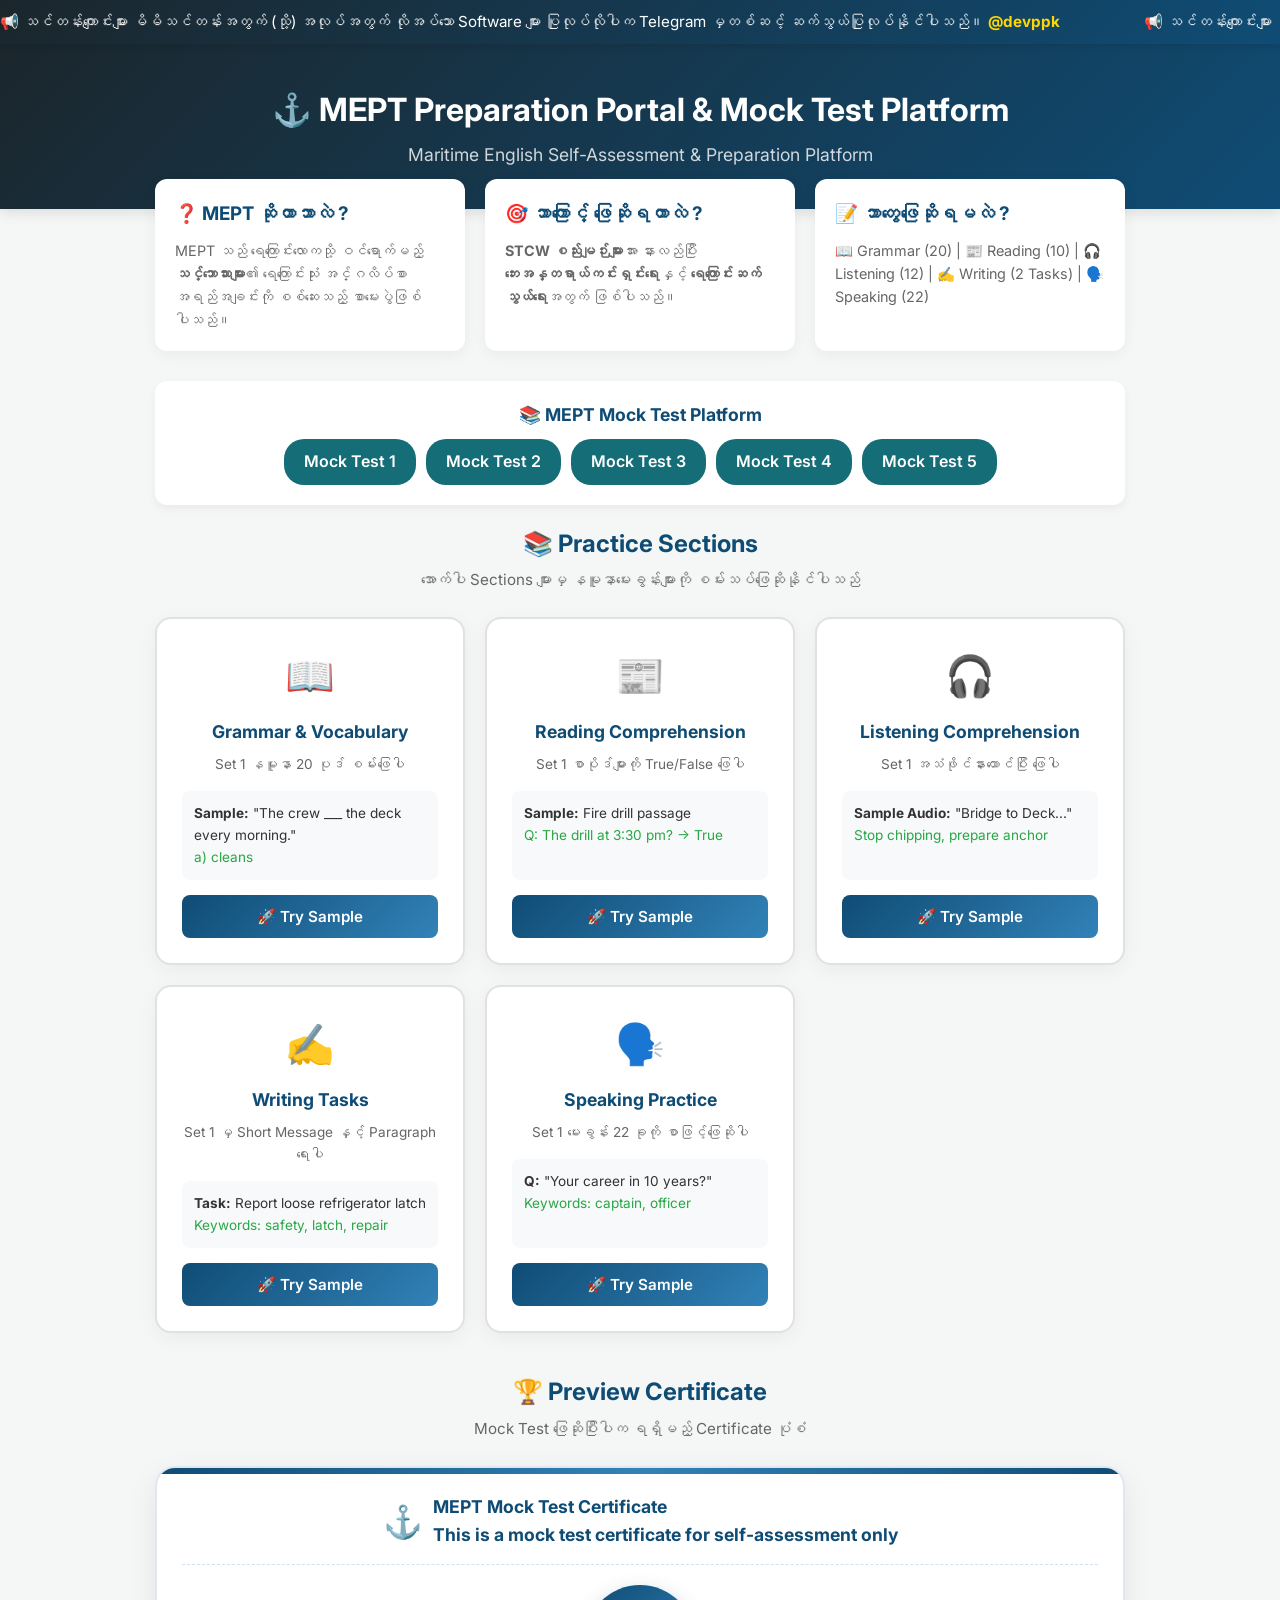
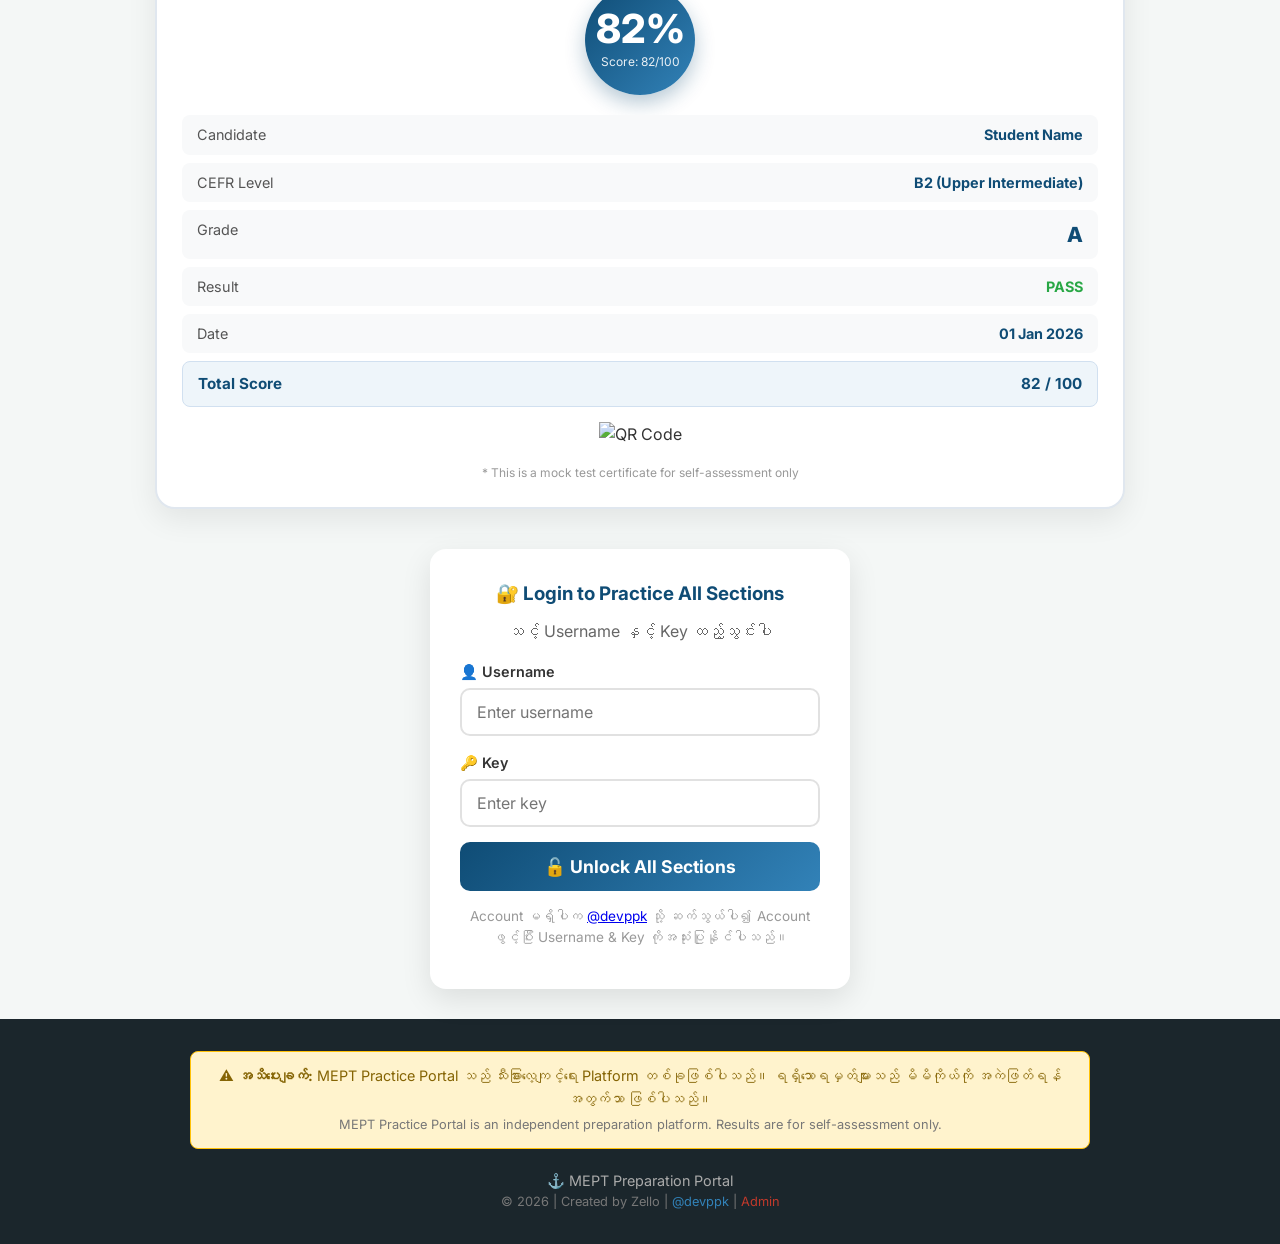
==== index.html @ 44b40a49 "Update index.html" ====
<!DOCTYPE html>
<html lang="en">
<head>
    <meta charset="UTF-8">
    <meta name="viewport" content="width=device-width, initial-scale=1.0">
    <title>MEPT - Maritime English Proficiency Test</title>
    <link rel="stylesheet" href="style.css">
    <link rel="manifest" href="manifest.json">
    <meta name="apple-mobile-web-app-capable" content="yes">
    <meta name="apple-mobile-web-app-title" content="MEPT">
    <link rel="apple-touch-icon" href="icon-192.png">
    <link href="https://fonts.googleapis.com/css2?family=Inter:wght@400;500;600;700&display=swap" rel="stylesheet">
</head>
<body>
    <!-- ==================== Scrolling Announcement Bar ==================== -->
    <div class="announcement-bar">
        <div class="announcement-text">
            <span>📢 သင်တန်းကျောင်းများ မိမိသင်တန်းအတွက် (သို့) အလုပ်အတွက် လိုအပ်သော Software များ ပြုလုပ်လိုပါက Telegram မှတစ်ဆင့် ဆက်သွယ်ပြုလုပ်နိုင်ပါသည်။ <a href="https://t.me/devppk" target="_blank">@devppk</a></span>
            <!-- Duplicate for seamless scroll -->
            <span>📢 သင်တန်းကျောင်းများ မိမိသင်တန်းအတွက် (သို့) အလုပ်အတွက် လိုအပ်သော Software များ ပြုလုပ်လိုပါက Telegram မှတစ်ဆင့် ဆက်သွယ်ပြုလုပ်နိုင်ပါသည်။ <a href="https://t.me/devppk" target="_blank">@devppk</a></span>
        </div>
    </div>
    <header>
        <div class="header-content">
            <h1>⚓ MEPT Preparation Portal & Mock Test Platform</h1>
            <p>Maritime English Self-Assessment & Preparation Platform</p>
        </div>
    </header>

    <main class="container">
        <section class="mept-info">
            <div class="info-card"><h3>❓ MEPT ဆိုတာဘာလဲ ?</h3><p>MEPT သည် ရေကြောင်းလောကသို့ ဝင်ရောက်မည့် <strong>သင်္ဘောသားများ</strong>၏ ရေကြောင်းသုံး အင်္ဂလိပ်စာ အရည်အချင်းကို စစ်ဆေးသည့် စာမေးပွဲဖြစ်ပါသည်။</p></div>
            <div class="info-card"><h3>🎯 ဘာကြောင့် ဖြေဆိုရတာလဲ ?</h3><p><strong>STCW စည်းမျဉ်းများ</strong>အား နားလည်ပြီး <strong>ဘေးအန္တရာယ်ကင်းရှင်းရေး</strong>နှင့် <strong>ရေကြောင်းဆက်သွယ်ရေး</strong>အတွက် ဖြစ်ပါသည်။</p></div>
            <div class="info-card"><h3>📝 ဘာတွေဖြေဆိုရမလဲ ?</h3><p>📖 Grammar (20) | 📰 Reading (10) | 🎧 Listening (12) | ✍️ Writing (2 Tasks) | 🗣️ Speaking (22)</p></div>
        </section>

        <div class="fullset-bar">
            <span class="fullset-title">📚 MEPT Mock Test Platform</span>
            <div class="btn-group">
                <a href="fullset1.html" class="btn-fullset">Mock Test 1</a>
                <a href="mocktest2.html" class="btn-fullset">Mock Test 2</a>
                <a href="mocktest3.html" class="btn-fullset">Mock Test 3</a>
                <a href="mocktest4.html" class="btn-fullset">Mock Test 4</a>
                <a href="mocktest5.html" class="btn-fullset">Mock Test 5</a>
            </div>
        </div>

        <section class="preview-section" id="previewSection">
            <h2 class="preview-title">📚 Practice Sections</h2>
            <p class="preview-subtitle">အောက်ပါ Sections များမှ နမူနာမေးခွန်းများကို စမ်းသပ်ဖြေဆိုနိုင်ပါသည်</p>
            <div class="preview-grid">
                <div class="preview-card" onclick="openDemo('grammar')">
                    <div class="preview-icon">📖</div><h3>Grammar & Vocabulary</h3><p>Set 1 နမူနာ 20 ပုဒ် စမ်းဖြေပါ</p>
                    <div class="preview-sample"><p><strong>Sample:</strong> "The crew ___ the deck every morning."</p><p style="color:var(--success);">a) cleans</p></div>
                    <button class="preview-btn">🚀 Try Sample</button>
                </div>
                <div class="preview-card" onclick="openDemo('reading')">
                    <div class="preview-icon">📰</div><h3>Reading Comprehension</h3><p>Set 1 စာပိုဒ်များကို True/False ဖြေပါ</p>
                    <div class="preview-sample"><p><strong>Sample:</strong> Fire drill passage</p><p style="color:var(--success);">Q: The drill at 3:30 pm? → True</p></div>
                    <button class="preview-btn">🚀 Try Sample</button>
                </div>
                <div class="preview-card" onclick="openDemo('listening')">
                    <div class="preview-icon">🎧</div><h3>Listening Comprehension</h3><p>Set 1 အသံဖိုင်နားထောင်ပြီး ဖြေပါ</p>
                    <div class="preview-sample"><p><strong>Sample Audio:</strong> "Bridge to Deck..."</p><p style="color:var(--success);">Stop chipping, prepare anchor</p></div>
                    <button class="preview-btn">🚀 Try Sample</button>
                </div>
                <div class="preview-card" onclick="openDemo('writing')">
                    <div class="preview-icon">✍️</div><h3>Writing Tasks</h3><p>Set 1 မှ Short Message နှင့် Paragraph ရေးပါ</p>
                    <div class="preview-sample"><p><strong>Task:</strong> Report loose refrigerator latch</p><p style="color:var(--success);">Keywords: safety, latch, repair</p></div>
                    <button class="preview-btn">🚀 Try Sample</button>
                </div>
                <div class="preview-card" onclick="openDemo('speaking')">
                    <div class="preview-icon">🗣️</div><h3>Speaking Practice</h3><p>Set 1 မေးခွန်း 22 ခုကို စာဖြင့်ဖြေဆိုပါ</p>
                    <div class="preview-sample"><p><strong>Q:</strong> "Your career in 10 years?"</p><p style="color:var(--success);">Keywords: captain, officer</p></div>
                    <button class="preview-btn">🚀 Try Sample</button>
                </div>
            </div>
        </section>
        <!-- ==================== SAMPLE CERTIFICATE PREVIEW ==================== -->
<div class="cert-preview-section">
    <h2 class="preview-title">🏆 Preview Certificate</h2>
    <p class="preview-subtitle">Mock Test ဖြေဆိုပြီးပါက ရရှိမည့် Certificate ပုံစံ</p>
    <div class="cert-preview">
        <div class="mock-cert-card">
            <div class="cert-header">
                <span class="cert-logo">⚓</span>
                <span class="cert-title">MEPT Mock Test Certificate <br> This is a mock test certificate for self-assessment only</span>
            </div>
            <div class="cert-body">
                <div class="cert-score-circle">
                    <span class="cert-big-score">82%</span>
                    <span class="cert-label">Score: 82/100</span>
                </div>
                <div class="cert-details">
                    <div class="cert-row"><span>Candidate</span><span class="cert-score">Student Name</span></div>
                    <div class="cert-row"><span>CEFR Level</span><span class="cert-score">B2 (Upper Intermediate)</span></div>
                    <div class="cert-row">
                        <span>Grade</span>
                        <span class="cert-score" style="font-size:1.3rem; color:#0f4c75; font-weight:800;">A</span>
                    </div>
                    <div class="cert-row"><span>Result</span><span class="cert-score" style="color:#28a745;">PASS</span></div>
                    <div class="cert-row"><span>Date</span><span class="cert-score">01 Jan 2026</span></div>
                    <div class="cert-total"><span>Total Score</span><span class="cert-score">82 / 100</span></div>
                </div>
                <div style="text-align:center; margin-top:15px;">
                    <img src="https://api.qrserver.com/v1/create-qr-code/?size=100x100&data=MEPT%20Mock%20Test%20Sample" alt="QR Code" style="width:100px;height:100px;">
                </div>
            </div>
            <p class="cert-disclaimer">* This is a mock test certificate for self-assessment only</p>
        </div>
    </div>
</div>
        <section class="demo-section" id="demoSection" style="display:none;">
            <div class="demo-header"><button class="back-btn" onclick="closeDemo()">⬅ Back to Sections</button><h2 id="demoTitle">📖 Grammar Demo</h2></div>
            <div id="demoQuestions" class="question-container"></div>
            <button id="demoSubmitBtn" class="submit-btn">✔️ Submit & See Result</button>
            <div id="demoResult" class="result-box" style="display:none;"></div>
            <div id="demoPremiumBanner" class="premium-banner" style="display:none;">
                <h4>🚀 Want More Practice?</h4><p>Set 2-5 အပြည့်အစုံကို Account ဖွင့်ပြီး လေ့လာနိုင်ပါသည်။</p>
                <a href="https://t.me/devppk" class="premium-btn" target="_blank">💎 Account ဖွင့်ရန် @devppk</a>
            </div>
        </section>

        <div id="loginSection" class="login-section">
            <div class="login-card">
                <h3>🔐 Login to Practice All Sections</h3>
                <p style="color:#666;margin-bottom:15px;">သင့် Username နှင့် Key ထည့်သွင်းပါ</p>
                <div class="input-group"><label>👤 Username</label><input type="text" id="loginUsername" placeholder="Enter username" class="login-input"></div>
                <div class="input-group"><label>🔑 Key</label><input type="password" id="loginKey" placeholder="Enter key" class="login-input"></div>
                <button class="login-btn" onclick="userLogin()">🔓 Unlock All Sections</button>
                <p style="margin-top:15px;font-size:0.85rem;color:#999;">Account မရှိပါက <a href="https://t.me/devppk" target="_blank">@devppk</a> သို့ ဆက်သွယ်ပါ၍ Account ဖွင့်ပြီး Username & Key ကိုအသုံးပြုနိုင်ပါသည်။</p>
                <div id="loginStatus" style="margin-top:10px;"></div>
            </div>
        </div>

        <div id="practiceSection" style="display:none;">
            <div id="userInfo" class="user-info-bar"></div>
            <div id="premiumUnlockedMsg" class="premium-unlocked-msg" style="display:none;">
                <p>✅ <strong>Account ဖွင့်ပြီးပါပြီ။ မေးခွန်းအားလုံးကို အကန့်အသတ်မရှိ ဖြေဆိုနိုင်ပါပြီ။</strong></p>
                <p style="font-size:0.9rem;">အကူအညီလိုပါက <a href="https://t.me/devppk" target="_blank">@devppk</a> သို့ ဆက်သွယ်ပါ။</p>
            </div>
            <nav class="tabs">
                <button class="tab-btn active" data-tab="grammar">📖 Grammar</button>
                <button class="tab-btn" data-tab="reading">📰 Reading</button>
                <button class="tab-btn" data-tab="writing">✍️ Writing</button>
                <button class="tab-btn" data-tab="listening">🎧 Listening</button>
                <button class="tab-btn" data-tab="speaking">🗣️ Speaking</button>
            </nav>
            <div class="content-wrapper">
                <!-- Grammar Tab -->
                <div id="grammar" class="tab-content active">
                    <div class="section-header"><h2>📖 Grammar & Vocabulary</h2><span class="badge">20 Qs/Set</span></div>
                    <div id="grammarSetSelection" class="set-selection"><p>👇 ဖြေဆိုလိုသော Set ကို ရွေးချယ်ပါ</p><div class="set-buttons" id="grammarSetButtons"></div></div>
                    <div id="grammarQuestions" class="question-container" style="display:none;"></div>
                    <button id="grammarBackBtn" class="back-btn" style="display:none;" onclick="backToSets('grammar')">⬅ Back to Sets</button>
                    <button id="submitGrammarBtn" class="submit-btn" style="display:none;">✔️ Submit Answers</button>
                    <div id="grammarResult" class="result-box"></div>
                </div>
                <!-- Reading Tab -->
                <div id="reading" class="tab-content">
                    <div class="section-header"><h2>📰 Reading Comprehension</h2><span class="badge">2 Passages</span></div>
                    <div id="readingSetSelection" class="set-selection"><p>👇 ဖြေဆိုလိုသော Set ကို ရွေးချယ်ပါ</p><div class="set-buttons" id="readingSetButtons"></div></div>
                    <div id="readingQuestions" class="question-container" style="display:none;"></div>
                    <button id="readingBackBtn" class="back-btn" style="display:none;" onclick="backToSets('reading')">⬅ Back to Sets</button>
                    <button id="submitReadingBtn" class="submit-btn" style="display:none;">✔️ Submit Answers</button>
                    <div id="readingResult" class="result-box"></div>
                </div>
                <!-- Writing Tab -->
                <div id="writing" class="tab-content">
                    <div class="section-header"><h2>✍️ Writing Practice</h2><span class="badge">2 Tasks</span></div>
                    <div id="writingSetSelection" class="set-selection"><p>👇 ဖြေဆိုလိုသော Set ကို ရွေးချယ်ပါ</p><div class="set-buttons" id="writingSetButtons"></div></div>
                    <div id="writingQuestions" class="question-container" style="display:none;"></div>
                    <button id="writingBackBtn" class="back-btn" style="display:none;" onclick="backToSets('writing')">⬅ Back to Sets</button>
                    <button id="submitWritingBtn" class="submit-btn" style="display:none;">✔️ Submit & View Sample</button>
                    <div id="writingResult" class="result-box"></div>
                    <div id="writingSampleResult" class="result-box" style="display:none;"></div>
                </div>
                <!-- Listening Tab -->
                <div id="listening" class="tab-content">
                    <div class="section-header"><h2>🎧 Listening Comprehension</h2><span class="badge">12 Qs</span></div>
                    <div id="listeningSetSelection" class="set-selection"><p>👇 ဖြေဆိုလိုသော Set ကို ရွေးချယ်ပါ</p><div class="set-buttons" id="listeningSetButtons"></div></div>
                    <div id="listeningQuestions" class="question-container" style="display:none;"></div>
                    <button id="listeningBackBtn" class="back-btn" style="display:none;" onclick="backToSets('listening')">⬅ Back to Sets</button>
                    <button id="submitListeningBtn" class="submit-btn" style="display:none;">✔️ Submit Answers</button>
                    <div id="listeningResult" class="result-box"></div>
                </div>
                <!-- Speaking Tab -->
                <div id="speaking" class="tab-content">
                    <div class="section-header"><h2>🗣️ Speaking Practice</h2><span class="badge">22 Qs</span></div>
                    <div id="speakingSetSelection" class="set-selection"><p>👇 ဖြေဆိုလိုသော Set ကို ရွေးချယ်ပါ</p><div class="set-buttons" id="speakingSetButtons"></div></div>
                    <div id="speakingQuestions" class="question-container" style="display:none;"></div>
                    <button id="speakingBackBtn" class="back-btn" style="display:none;" onclick="backToSets('speaking')">⬅ Back to Sets</button>
                    <button id="submitSpeakingBtn" class="submit-btn" style="display:none;">✔️ Submit & Grade</button>
                    <div id="speakingResult" class="result-box"></div>
                </div>
            </div>
        </div>
    </main>

    <footer>
    <!-- Disclaimer Banner -->
    <div class="disclaimer-banner">
        <p>⚠️ <strong>အသိပေးချက်:</strong> MEPT Practice Portal သည် သီးခြားလေ့ကျင့်ရေး Platform တစ်ခုဖြစ်ပါသည်။  ရရှိသောရမှတ်များသည် မိမိကိုယ်ကို အကဲဖြတ်ရန်အတွက်သာ ဖြစ်ပါသည်။</p>
        <p style="font-size:0.8rem; color:#777; margin-top:5px;">MEPT Practice Portal is an independent preparation platform. Results are for self-assessment only.</p>
    </div>

    <!-- Original Footer Content -->
    <p>⚓ MEPT Preparation Portal</p>
    
    <p style="font-size:0.8rem;color:#777;">&copy; 2026 | Created by Zello | <a href="https://t.me/devppk" style="color:#3282b8;">@devppk</a> | <a href="admin.html" style="color:#c0392b;">Admin</a></p>
</footer>

    <script src="script.js"></script>
</body>
</html>
---- style.css ----
:root { --primary: #0f4c75; --primary-dark: #1b262c; --accent: #3282b8; --accent-light: #bbe1fa; --bg-color: #f4f7f6; --card-bg: #ffffff; --text-main: #333333; --text-muted: #666666; --success: #28a745; --warning: #ffc107; --border-radius: 12px; }
* { margin: 0; padding: 0; box-sizing: border-box; font-family: 'Inter', sans-serif; }
body { background: var(--bg-color); color: var(--text-main); line-height: 1.6; }
header { background: linear-gradient(135deg, var(--primary-dark), var(--primary)); color: white; padding: 2.5rem 1rem; text-align: center; box-shadow: 0 4px 12px rgba(0,0,0,0.1); }
header h1 { font-size: 2rem; font-weight: 700; }
header p { opacity: 0.8; margin-top: 5px; font-size: 1.1rem; }
.container { max-width: 1000px; margin: 0 auto; padding: 0 15px; }
.mept-info { display: grid; grid-template-columns: repeat(auto-fit, minmax(250px, 1fr)); gap: 20px; margin: -30px auto 30px; position: relative; z-index: 10; }
.info-card { background: var(--card-bg); padding: 20px; border-radius: var(--border-radius); box-shadow: 0 4px 15px rgba(0,0,0,0.05); }
.info-card h3 { color: var(--primary); margin-bottom: 10px; }
.info-card p { color: var(--text-muted); font-size: 0.9rem; }
.fullset-bar { background: #ffffff; padding: 20px; border-radius: 12px; margin-bottom: 20px; box-shadow: 0 4px 10px rgba(0,0,0,0.05); text-align: center; }
.fullset-title { font-weight: 700; color: #0f4c75; font-size: 1.1rem; display: block; margin-bottom: 10px; }
.btn-group { display: flex; gap: 10px; flex-wrap: wrap; justify-content: center; }
.btn-fullset { display: inline-block; text-decoration: none; background: #156d78; color: white; padding: 10px 20px; border-radius: 20px; font-weight: 600; }
.btn-fullset:hover { background: #0d4a52; }
.preview-section { margin-bottom: 40px; }
.preview-title { text-align: center; color: #0f4c75; font-size: 1.5rem; margin-bottom: 5px; }
.preview-subtitle { text-align: center; color: #666; font-size: 0.95rem; margin-bottom: 25px; }
.preview-grid { display: grid; grid-template-columns: repeat(auto-fit, minmax(280px, 1fr)); gap: 20px; }
.preview-card { background: white; border-radius: 16px; padding: 25px; box-shadow: 0 5px 20px rgba(0,0,0,0.05); border: 2px solid #e1e1e1; transition: all 0.3s; cursor: pointer; display: flex; flex-direction: column; }
.preview-card:hover { border-color: #3282b8; box-shadow: 0 8px 25px rgba(0,0,0,0.1); transform: translateY(-3px); }
.preview-icon { font-size: 2.5rem; text-align: center; margin-bottom: 10px; }
.preview-card h3 { color: #0f4c75; font-size: 1.1rem; margin-bottom: 8px; text-align: center; }
.preview-card > p { color: #666; font-size: 0.85rem; text-align: center; margin-bottom: 15px; flex-grow: 0; }
.preview-sample { background: #f8f9fa; padding: 12px; border-radius: 8px; margin-bottom: 15px; font-size: 0.85rem; flex-grow: 1; }
.preview-btn { width: 100%; background: linear-gradient(135deg, #0f4c75, #3282b8); color: white; border: none; padding: 12px; border-radius: 8px; font-size: 0.95rem; font-weight: 600; cursor: pointer; text-align: center; }
.demo-section { background: white; border-radius: 16px; padding: 30px; box-shadow: 0 10px 30px rgba(0,0,0,0.08); margin-bottom: 40px; }
.demo-header { display: flex; align-items: center; gap: 15px; margin-bottom: 25px; flex-wrap: wrap; }
.demo-header h2 { color: #0f4c75; font-size: 1.5rem; }
.login-section { display: flex; justify-content: center; margin-bottom: 30px; }
.login-card { background: white; padding: 30px; border-radius: 16px; box-shadow: 0 10px 30px rgba(0,0,0,0.1); max-width: 420px; width: 100%; text-align: center; }
.login-card h3 { color: #0f4c75; margin-bottom: 10px; }
.input-group { text-align: left; margin-bottom: 15px; }
.input-group label { font-weight: 600; color: #333; font-size: 0.9rem; display: block; margin-bottom: 5px; }
.login-input { display: block; width: 100%; padding: 12px 15px; border-radius: 10px; border: 2px solid #e1e1e1; font-size: 1rem; outline: none; }
.login-input:focus { border-color: #3282b8; }
.login-btn { width: 100%; background: linear-gradient(135deg, #0f4c75, #3282b8); color: white; border: none; padding: 14px; border-radius: 10px; font-size: 1.1rem; font-weight: 700; cursor: pointer; }
.login-btn:hover { background: var(--primary); transform: translateY(-2px); }
.user-info-bar { background: #0f4c75; color: white; padding: 12px 20px; border-radius: 12px; display: flex; justify-content: space-between; align-items: center; flex-wrap: wrap; gap: 10px; margin-bottom: 20px; font-size: 0.9rem; }
.logout-btn { background: #e74c3c; color: white; border: none; padding: 6px 14px; border-radius: 6px; cursor: pointer; font-weight: 600; }
.premium-unlocked-msg { background: #d4edda; border: 1px solid #c3e6cb; color: #155724; padding: 15px; border-radius: 10px; text-align: center; margin-bottom: 20px; }
.tabs { display: flex; flex-wrap: wrap; justify-content: center; gap: 8px; margin-bottom: 20px; position: sticky; top: 10px; z-index: 100; }
.tab-btn { background: var(--card-bg); border: 2px solid transparent; color: var(--text-muted); padding: 12px 24px; border-radius: 30px; cursor: pointer; font-size: 1rem; font-weight: 600; box-shadow: 0 2px 8px rgba(0,0,0,0.05); }
.tab-btn:hover { color: var(--primary); }
.tab-btn.active { background: var(--primary); color: white; }
.content-wrapper { background: var(--card-bg); border-radius: var(--border-radius); padding: 30px; box-shadow: 0 5px 20px rgba(0,0,0,0.05); margin-bottom: 40px; min-height: 400px; }
.tab-content { display: none; animation: fadeIn 0.4s ease; }
.tab-content.active { display: block; }
@keyframes fadeIn { from { opacity: 0; transform: translateY(10px); } to { opacity: 1; transform: translateY(0); } }
.section-header { display: flex; justify-content: space-between; align-items: center; margin-bottom: 20px; border-bottom: 2px solid var(--bg-color); padding-bottom: 10px; }
.section-header h2 { color: var(--primary-dark); font-size: 1.5rem; }
.badge { background: var(--accent-light); color: var(--primary-dark); padding: 4px 12px; border-radius: 20px; font-weight: 600; font-size: 0.85rem; }
.set-selection { padding: 10px 0; }
.set-buttons { display: flex; flex-direction: column; gap: 12px; }
.set-btn { display: flex; align-items: center; justify-content: space-between; padding: 15px 20px; border-radius: 12px; border: 2px solid #e1e1e1; background: white; cursor: pointer; transition: all 0.3s; text-align: left; font-family: inherit; font-size: inherit; width: 100%; }
.set-btn:hover { border-color: #3282b8; box-shadow: 0 4px 12px rgba(0,0,0,0.1); transform: translateY(-2px); }
.set-number { font-size: 1.1rem; font-weight: 700; color: #0f4c75; }
.set-level { font-size: 0.85rem; color: #666; }
.question { background: var(--bg-color); border-radius: 8px; padding: 20px; margin-bottom: 20px; border-left: 4px solid var(--accent); }
.question p { font-weight: 600; margin-bottom: 10px; color: var(--primary-dark); }
.options label { display: block; background: var(--card-bg); padding: 10px 15px; margin-bottom: 8px; border-radius: 6px; border: 1px solid #e1e1e1; cursor: pointer; }
.options label:hover { border-color: var(--accent); background: #f8fbff; }
.options input[type="radio"] { margin-right: 10px; accent-color: var(--primary); }
.reading-passage { background: var(--bg-color); border-radius: 8px; padding: 20px; margin-bottom: 20px; border-left: 4px solid var(--accent); }
.reading-passage h4 { color: var(--primary); margin-bottom: 10px; }
.audio-container { background: #eef5fa; padding: 15px; border-radius: 8px; margin: 15px 0; }
.audio-container audio { width: 100%; margin-top: 10px; }
textarea { width: 100%; padding: 12px; margin-top: 10px; border-radius: 6px; border: 1px solid #ccc; font-size: 0.95rem; resize: vertical; outline: none; }
textarea:focus { border-color: var(--accent); }
.submit-btn { width: 100%; background: var(--success); color: white; border: none; padding: 15px; border-radius: 8px; font-size: 1.1rem; font-weight: bold; cursor: pointer; margin-top: 20px; }
.submit-btn:hover { background: #218838; }
.back-btn { display: block; margin: 15px auto; background: #666; color: white; border: none; padding: 10px 24px; border-radius: 8px; font-size: 0.9rem; font-weight: 600; cursor: pointer; }
.back-btn:hover { background: #444; }
.result-card { background: white; border-radius: 16px; padding: 25px; box-shadow: 0 10px 30px rgba(0,0,0,0.1); text-align: center; margin-top: 20px; }
.result-score-circle { width: 100px; height: 100px; border-radius: 50%; background: linear-gradient(135deg, #0f4c75, #3282b8); display: flex; flex-direction: column; align-items: center; justify-content: center; margin: 15px auto; color: white; }
.result-score-circle .big-score { font-size: 1.8rem; font-weight: 700; }
.result-grade { padding: 10px 20px; border-radius: 8px; font-weight: 700; margin: 10px 0; display: inline-block; }
.grade-excellent { background: #d4edda; color: #155724; }
.grade-good { background: #d1ecf1; color: #0c5460; }
.grade-fair { background: #fff3cd; color: #856404; }
.grade-poor { background: #f8d7da; color: #721c24; }
.premium-banner { background: linear-gradient(135deg, #1b262c, #0f4c75); color: white; padding: 25px; border-radius: 12px; text-align: center; margin-top: 20px; }
.premium-banner h4 { font-size: 1.2rem; margin-bottom: 10px; }
.premium-banner p { font-size: 0.9rem; margin-bottom: 15px; opacity: 0.9; }
.premium-btn { display: inline-block; background: linear-gradient(135deg, #f39c12, #e74c3c); color: white; padding: 12px 24px; border-radius: 30px; text-decoration: none; font-weight: 700; }
footer { text-align: center; padding: 2rem; background: var(--primary-dark); color: #aaa; font-size: 0.9rem; }
footer a { color: #3282b8; text-decoration: none; }
@media (max-width: 768px) { .mept-info { grid-template-columns: 1fr; } .tabs { overflow-x: auto; } .content-wrapper { padding: 20px; } }
.disclaimer-banner {
    background: #fff3cd;
    border: 1px solid #ffc107;
    padding: 12px 20px;
    border-radius: 8px;
    text-align: center;
    margin-bottom: 20px;
    font-size: 0.9rem;
    color: #856404;
    max-width: 900px;
    margin-left: auto;
    margin-right: auto;
}
/* ==================== SCROLLING ANNOUNCEMENT BAR ==================== */
.announcement-bar {
    background: linear-gradient(135deg, #1b262c, #0f4c75);
    color: white;
    padding: 10px 0;
    overflow: hidden;
    white-space: nowrap;
    position: sticky;
    top: 0;
    z-index: 1000;
    box-shadow: 0 2px 8px rgba(0,0,0,0.1);
    font-size: 0.95rem;
}

.announcement-text {
    display: inline-block;
    animation: scrollText 30s linear infinite;
}

.announcement-text span {
    padding-right: 80px; /* gap between repeats */
}

.announcement-text a {
    color: #ffd700;
    text-decoration: none;
    font-weight: 700;
}

.announcement-text a:hover {
    text-decoration: underline;
}

@keyframes scrollText {
    0% {
        transform: translateX(0);
    }
    100% {
        transform: translateX(-50%);
    }
}
@media print {
    /* တခြားအရာအားလုံးကို ဖျောက် */
    body * {
        visibility: hidden;
    }
    /* result card ကိုပဲ ပြမယ် */
    #resultCard, #resultCard * {
        visibility: visible;
    }
    #resultCard {
        position: absolute;
        left: 0;
        top: 0;
        width: 100%;
        background: #fff !important;
        margin: 0;
        padding: 20px;
    }
    .download-btn {
        display: none !important;
    }
    header, footer, .timer-bar, .announcement-bar, .tabs {
        display: none !important;
    }
}
/* ==================== CERTIFICATE PREVIEW ==================== */
.cert-preview-section {
    margin: 40px 0;
}
.cert-preview {
    margin: 20px 0;
}
.cert-preview h4 {
    color: #0f4c75;
    margin-bottom: 15px;
}
.mock-cert-card {
    background: white;
    border-radius: 20px;
    padding: 25px;
    box-shadow: 0 10px 30px rgba(0,0,0,0.08);
    border: 2px solid #e0e7ef;
    position: relative;
    overflow: hidden;
}
.mock-cert-card::before {
    content: '';
    position: absolute;
    top: 0;
    left: 0;
    width: 100%;
    height: 6px;
    background: linear-gradient(90deg, #0f4c75, #3282b8, #0f4c75);
}
.cert-header {
    display: flex;
    align-items: center;
    justify-content: center;
    gap: 10px;
    margin-bottom: 20px;
    padding-bottom: 15px;
    border-bottom: 1px dashed #d1e0f0;
}
.cert-logo {
    font-size: 2rem;
}
.cert-title {
    font-weight: 700;
    font-size: 1.1rem;
    color: #0f4c75;
}
.cert-body {
    text-align: center;
}
.cert-score-circle {
    width: 110px;
    height: 110px;
    border-radius: 50%;
    background: linear-gradient(135deg, #0f4c75, #3282b8);
    color: white;
    display: flex;
    flex-direction: column;
    align-items: center;
    justify-content: center;
    margin: 0 auto 20px;
    box-shadow: 0 8px 20px rgba(15,76,117,0.3);
}
.cert-big-score {
    font-size: 2.5rem;
    font-weight: 800;
    line-height: 1;
}
.cert-label {
    font-size: 0.75rem;
    opacity: 0.9;
    margin-top: 3px;
}
.cert-details {
    display: flex;
    flex-direction: column;
    gap: 8px;
    margin-bottom: 15px;
}
.cert-row {
    display: flex;
    justify-content: space-between;
    padding: 8px 15px;
    background: #f8f9fa;
    border-radius: 8px;
    font-size: 0.9rem;
    color: #555;
}
.cert-score {
    font-weight: 700;
    color: #0f4c75;
}
.cert-total {
    display: flex;
    justify-content: space-between;
    padding: 10px 15px;
    background: #eef5fa;
    border-radius: 8px;
    font-weight: 700;
    font-size: 0.95rem;
    color: #0f4c75;
    border: 1px solid #d1e0f0;
}
.cert-disclaimer {
    font-size: 0.75rem;
    color: #999;
    margin-top: 15px;
    text-align: center;
}
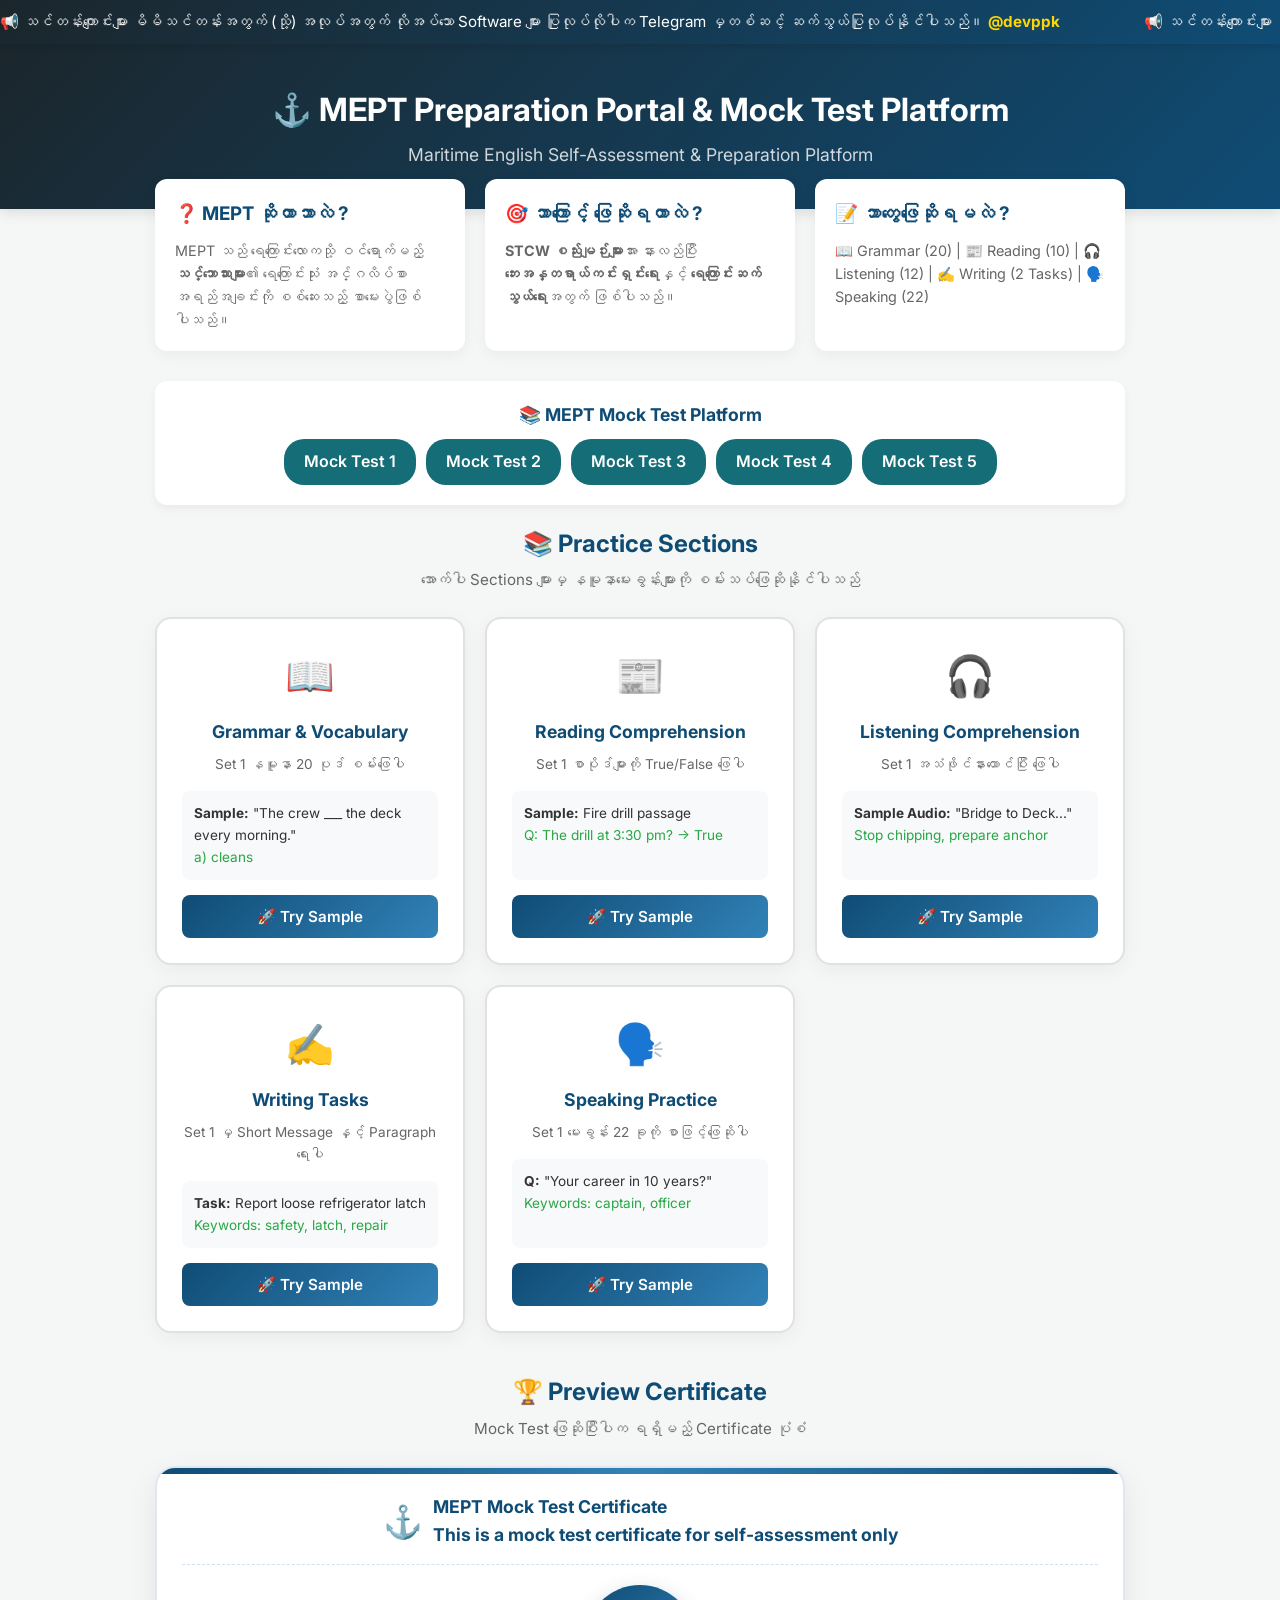
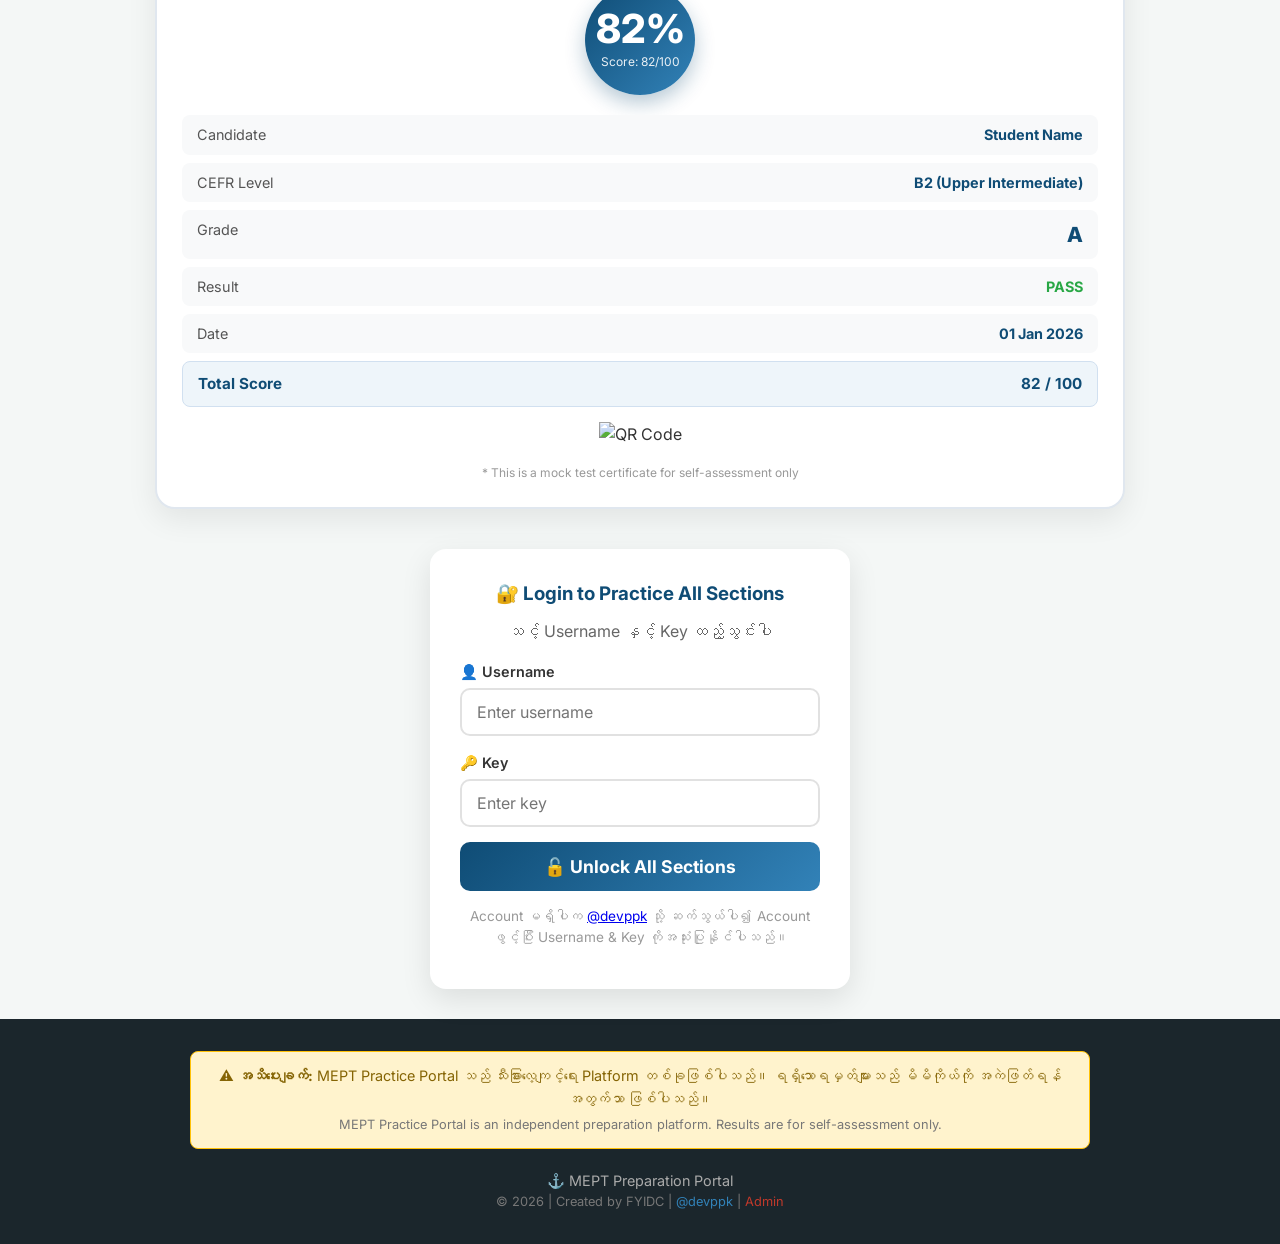
==== commit 01f59ce9: "Update index.html" ====
--- a/index.html
+++ b/index.html
@@ -207,7 +207,7 @@
     <!-- Original Footer Content -->
     <p>⚓ MEPT Preparation Portal</p>
     
-    <p style="font-size:0.8rem;color:#777;">&copy; 2026 | Created by Zello | <a href="https://t.me/devppk" style="color:#3282b8;">@devppk</a> | <a href="admin.html" style="color:#c0392b;">Admin</a></p>
+    <p style="font-size:0.8rem;color:#777;">&copy; 2026 | Created by FYIDC | <a href="https://t.me/devppk" style="color:#3282b8;">@devppk</a> | <a href="admin.html" style="color:#c0392b;">Admin</a></p>
 </footer>
 
     <script src="script.js"></script>
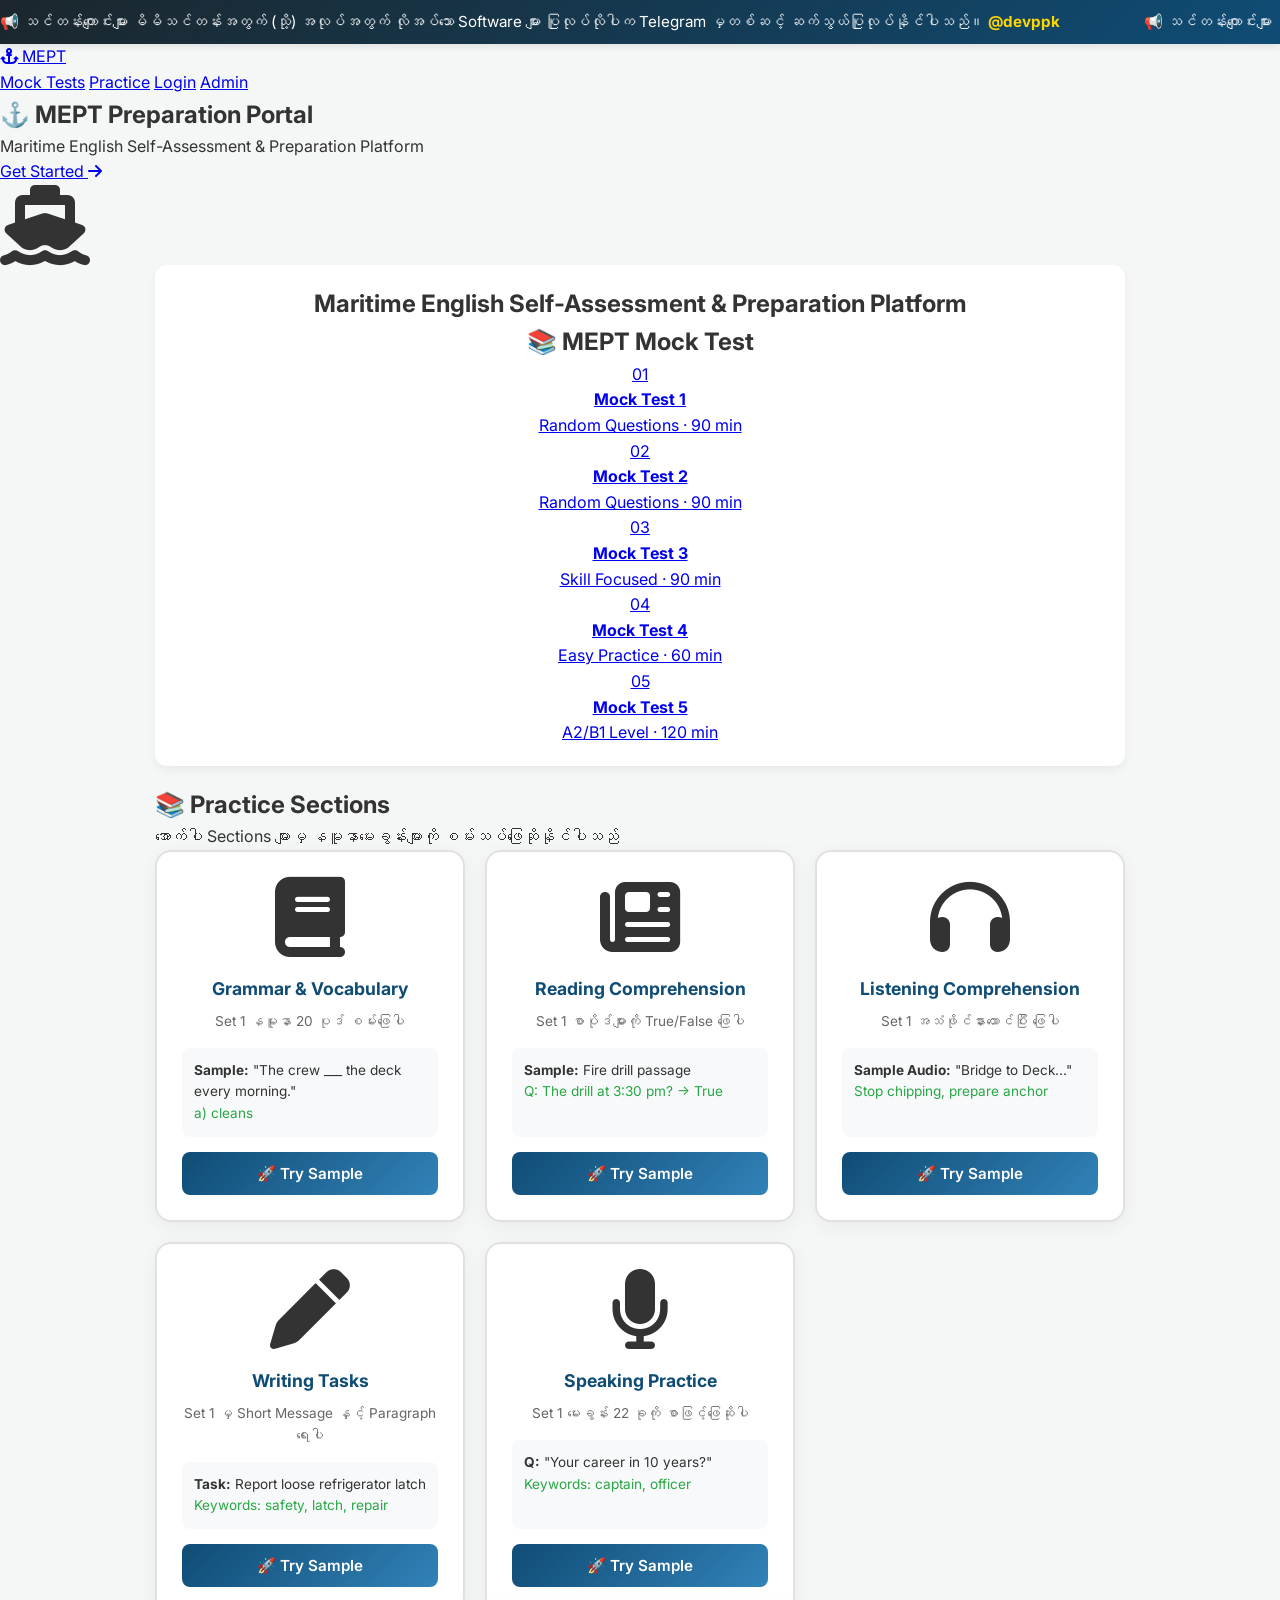
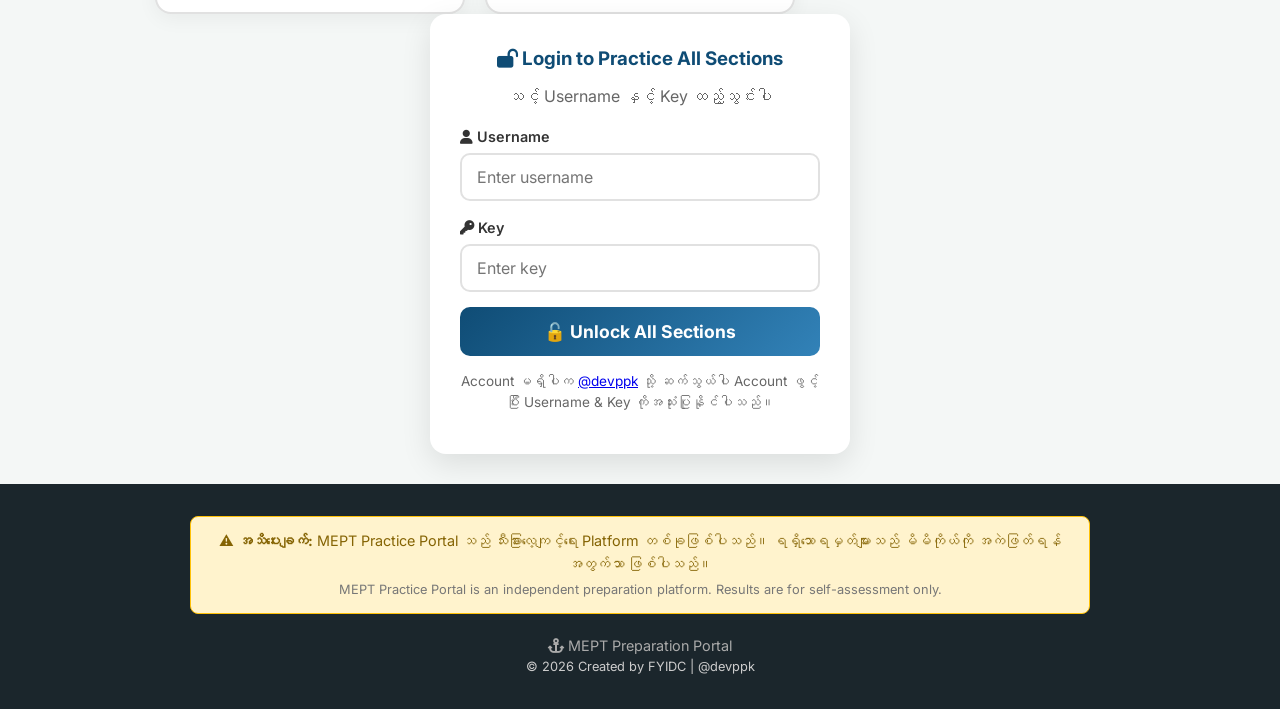
==== commit 616112b8: "Update index.html" ====
--- a/index.html
+++ b/index.html
@@ -10,142 +10,187 @@
     <meta name="apple-mobile-web-app-title" content="MEPT">
     <link rel="apple-touch-icon" href="icon-192.png">
     <link href="https://fonts.googleapis.com/css2?family=Inter:wght@400;500;600;700&display=swap" rel="stylesheet">
+    <link rel="stylesheet" href="https://cdnjs.cloudflare.com/ajax/libs/font-awesome/6.5.1/css/all.min.css">
 </head>
 <body>
-    <!-- ==================== Scrolling Announcement Bar ==================== -->
+
+    <!-- ==================== ANNOUNCEMENT BAR ==================== -->
     <div class="announcement-bar">
         <div class="announcement-text">
             <span>📢 သင်တန်းကျောင်းများ မိမိသင်တန်းအတွက် (သို့) အလုပ်အတွက် လိုအပ်သော Software များ ပြုလုပ်လိုပါက Telegram မှတစ်ဆင့် ဆက်သွယ်ပြုလုပ်နိုင်ပါသည်။ <a href="https://t.me/devppk" target="_blank">@devppk</a></span>
-            <!-- Duplicate for seamless scroll -->
             <span>📢 သင်တန်းကျောင်းများ မိမိသင်တန်းအတွက် (သို့) အလုပ်အတွက် လိုအပ်သော Software များ ပြုလုပ်လိုပါက Telegram မှတစ်ဆင့် ဆက်သွယ်ပြုလုပ်နိုင်ပါသည်။ <a href="https://t.me/devppk" target="_blank">@devppk</a></span>
         </div>
     </div>
-    <header>
-        <div class="header-content">
-            <h1>⚓ MEPT Preparation Portal & Mock Test Platform</h1>
+
+    <!-- ==================== NAVBAR ==================== -->
+    <nav class="navbar">
+        <div class="nav-container">
+            <a href="#" class="nav-logo">
+                <i class="fas fa-anchor"></i> MEPT
+            </a>
+            <div class="nav-links">
+                <a href="#mocktests">Mock Tests</a>
+                <a href="#preview">Practice</a>
+                <a href="#login">Login</a>
+                <a href="admin.html" class="btn-admin">Admin</a>
+            </div>
+        </div>
+    </nav>
+
+    <!-- ==================== HERO ==================== -->
+    <section class="hero">
+        <div class="hero-content">
+            <h1>⚓ MEPT Preparation Portal</h1>
             <p>Maritime English Self-Assessment & Preparation Platform</p>
-        </div>
-    </header>
+            <a href="#mocktests" class="hero-btn">Get Started <i class="fas fa-arrow-right"></i></a>
+        </div>
+        <div class="hero-image">
+            <i class="fas fa-ship fa-5x"></i>
+        </div>
+    </section>
 
     <main class="container">
-        <section class="mept-info">
-            <div class="info-card"><h3>❓ MEPT ဆိုတာဘာလဲ ?</h3><p>MEPT သည် ရေကြောင်းလောကသို့ ဝင်ရောက်မည့် <strong>သင်္ဘောသားများ</strong>၏ ရေကြောင်းသုံး အင်္ဂလိပ်စာ အရည်အချင်းကို စစ်ဆေးသည့် စာမေးပွဲဖြစ်ပါသည်။</p></div>
-            <div class="info-card"><h3>🎯 ဘာကြောင့် ဖြေဆိုရတာလဲ ?</h3><p><strong>STCW စည်းမျဉ်းများ</strong>အား နားလည်ပြီး <strong>ဘေးအန္တရာယ်ကင်းရှင်းရေး</strong>နှင့် <strong>ရေကြောင်းဆက်သွယ်ရေး</strong>အတွက် ဖြစ်ပါသည်။</p></div>
-            <div class="info-card"><h3>📝 ဘာတွေဖြေဆိုရမလဲ ?</h3><p>📖 Grammar (20) | 📰 Reading (10) | 🎧 Listening (12) | ✍️ Writing (2 Tasks) | 🗣️ Speaking (22)</p></div>
-        </section>
-
-        <div class="fullset-bar">
-            <span class="fullset-title">📚 MEPT Mock Test Platform</span>
-            <div class="btn-group">
-                <a href="fullset1.html" class="btn-fullset">Mock Test 1</a>
-                <a href="mocktest2.html" class="btn-fullset">Mock Test 2</a>
-                <a href="mocktest3.html" class="btn-fullset">Mock Test 3</a>
-                <a href="mocktest4.html" class="btn-fullset">Mock Test 4</a>
-                <a href="mocktest5.html" class="btn-fullset">Mock Test 5</a>
-            </div>
-        </div>
-
-        <section class="preview-section" id="previewSection">
-            <h2 class="preview-title">📚 Practice Sections</h2>
-            <p class="preview-subtitle">အောက်ပါ Sections များမှ နမူနာမေးခွန်းများကို စမ်းသပ်ဖြေဆိုနိုင်ပါသည်</p>
+
+        <!-- ==================== MOCK TEST SECTION ==================== -->
+        <section id="mocktests" class="fullset-bar">
+            <h2>Maritime English Self-Assessment & Preparation Platform<br><span style="font-size:1.5rem;">📚 MEPT Mock Test </span></h2>
+            <div class="mock-grid">
+                <a href="fullset1.html" class="mock-card">
+                    <span class="mock-number">01</span>
+                    <h4>Mock Test 1</h4>
+                    <p>Random Questions · 90 min</p>
+                </a>
+                <a href="mocktest2.html" class="mock-card">
+                    <span class="mock-number">02</span>
+                    <h4>Mock Test 2</h4>
+                    <p>Random Questions · 90 min</p>
+                </a>
+                <a href="mocktest3.html" class="mock-card">
+                    <span class="mock-number">03</span>
+                    <h4>Mock Test 3</h4>
+                    <p>Skill Focused · 90 min</p>
+                </a>
+                <a href="mocktest4.html" class="mock-card">
+                    <span class="mock-number">04</span>
+                    <h4>Mock Test 4</h4>
+                    <p>Easy Practice · 60 min</p>
+                </a>
+                <a href="mocktest5.html" class="mock-card">
+                    <span class="mock-number">05</span>
+                    <h4>Mock Test 5</h4>
+                    <p>A2/B1 Level · 120 min</p>
+                </a>
+            </div>
+        </section>
+
+        <!-- ==================== PRACTICE PREVIEW CARDS ==================== -->
+        <section id="preview" class="practice-preview-section">
+            <h2>📚 Practice Sections</h2>
+            <p class="practice-subtitle">အောက်ပါ Sections များမှ နမူနာမေးခွန်းများကို စမ်းသပ်ဖြေဆိုနိုင်ပါသည်</p>
             <div class="preview-grid">
                 <div class="preview-card" onclick="openDemo('grammar')">
-                    <div class="preview-icon">📖</div><h3>Grammar & Vocabulary</h3><p>Set 1 နမူနာ 20 ပုဒ် စမ်းဖြေပါ</p>
-                    <div class="preview-sample"><p><strong>Sample:</strong> "The crew ___ the deck every morning."</p><p style="color:var(--success);">a) cleans</p></div>
+                    <div class="preview-icon"><i class="fas fa-book fa-2x"></i></div>
+                    <h3>Grammar & Vocabulary</h3>
+                    <p>Set 1 နမူနာ 20 ပုဒ် စမ်းဖြေပါ</p>
+                    <div class="preview-sample">
+                        <p><strong>Sample:</strong> "The crew ___ the deck every morning."</p>
+                        <p style="color:var(--success);">a) cleans</p>
+                    </div>
                     <button class="preview-btn">🚀 Try Sample</button>
                 </div>
                 <div class="preview-card" onclick="openDemo('reading')">
-                    <div class="preview-icon">📰</div><h3>Reading Comprehension</h3><p>Set 1 စာပိုဒ်များကို True/False ဖြေပါ</p>
-                    <div class="preview-sample"><p><strong>Sample:</strong> Fire drill passage</p><p style="color:var(--success);">Q: The drill at 3:30 pm? → True</p></div>
+                    <div class="preview-icon"><i class="fas fa-newspaper fa-2x"></i></div>
+                    <h3>Reading Comprehension</h3>
+                    <p>Set 1 စာပိုဒ်များကို True/False ဖြေပါ</p>
+                    <div class="preview-sample">
+                        <p><strong>Sample:</strong> Fire drill passage</p>
+                        <p style="color:var(--success);">Q: The drill at 3:30 pm? → True</p>
+                    </div>
                     <button class="preview-btn">🚀 Try Sample</button>
                 </div>
                 <div class="preview-card" onclick="openDemo('listening')">
-                    <div class="preview-icon">🎧</div><h3>Listening Comprehension</h3><p>Set 1 အသံဖိုင်နားထောင်ပြီး ဖြေပါ</p>
-                    <div class="preview-sample"><p><strong>Sample Audio:</strong> "Bridge to Deck..."</p><p style="color:var(--success);">Stop chipping, prepare anchor</p></div>
+                    <div class="preview-icon"><i class="fas fa-headphones fa-2x"></i></div>
+                    <h3>Listening Comprehension</h3>
+                    <p>Set 1 အသံဖိုင်နားထောင်ပြီး ဖြေပါ</p>
+                    <div class="preview-sample">
+                        <p><strong>Sample Audio:</strong> "Bridge to Deck..."</p>
+                        <p style="color:var(--success);">Stop chipping, prepare anchor</p>
+                    </div>
                     <button class="preview-btn">🚀 Try Sample</button>
                 </div>
                 <div class="preview-card" onclick="openDemo('writing')">
-                    <div class="preview-icon">✍️</div><h3>Writing Tasks</h3><p>Set 1 မှ Short Message နှင့် Paragraph ရေးပါ</p>
-                    <div class="preview-sample"><p><strong>Task:</strong> Report loose refrigerator latch</p><p style="color:var(--success);">Keywords: safety, latch, repair</p></div>
+                    <div class="preview-icon"><i class="fas fa-pen fa-2x"></i></div>
+                    <h3>Writing Tasks</h3>
+                    <p>Set 1 မှ Short Message နှင့် Paragraph ရေးပါ</p>
+                    <div class="preview-sample">
+                        <p><strong>Task:</strong> Report loose refrigerator latch</p>
+                        <p style="color:var(--success);">Keywords: safety, latch, repair</p>
+                    </div>
                     <button class="preview-btn">🚀 Try Sample</button>
                 </div>
                 <div class="preview-card" onclick="openDemo('speaking')">
-                    <div class="preview-icon">🗣️</div><h3>Speaking Practice</h3><p>Set 1 မေးခွန်း 22 ခုကို စာဖြင့်ဖြေဆိုပါ</p>
-                    <div class="preview-sample"><p><strong>Q:</strong> "Your career in 10 years?"</p><p style="color:var(--success);">Keywords: captain, officer</p></div>
-                    <button class="preview-btn">🚀 Try Sample</button>
-                </div>
-            </div>
-        </section>
-        <!-- ==================== SAMPLE CERTIFICATE PREVIEW ==================== -->
-<div class="cert-preview-section">
-    <h2 class="preview-title">🏆 Preview Certificate</h2>
-    <p class="preview-subtitle">Mock Test ဖြေဆိုပြီးပါက ရရှိမည့် Certificate ပုံစံ</p>
-    <div class="cert-preview">
-        <div class="mock-cert-card">
-            <div class="cert-header">
-                <span class="cert-logo">⚓</span>
-                <span class="cert-title">MEPT Mock Test Certificate <br> This is a mock test certificate for self-assessment only</span>
-            </div>
-            <div class="cert-body">
-                <div class="cert-score-circle">
-                    <span class="cert-big-score">82%</span>
-                    <span class="cert-label">Score: 82/100</span>
-                </div>
-                <div class="cert-details">
-                    <div class="cert-row"><span>Candidate</span><span class="cert-score">Student Name</span></div>
-                    <div class="cert-row"><span>CEFR Level</span><span class="cert-score">B2 (Upper Intermediate)</span></div>
-                    <div class="cert-row">
-                        <span>Grade</span>
-                        <span class="cert-score" style="font-size:1.3rem; color:#0f4c75; font-weight:800;">A</span>
-                    </div>
-                    <div class="cert-row"><span>Result</span><span class="cert-score" style="color:#28a745;">PASS</span></div>
-                    <div class="cert-row"><span>Date</span><span class="cert-score">01 Jan 2026</span></div>
-                    <div class="cert-total"><span>Total Score</span><span class="cert-score">82 / 100</span></div>
-                </div>
-                <div style="text-align:center; margin-top:15px;">
-                    <img src="https://api.qrserver.com/v1/create-qr-code/?size=100x100&data=MEPT%20Mock%20Test%20Sample" alt="QR Code" style="width:100px;height:100px;">
-                </div>
-            </div>
-            <p class="cert-disclaimer">* This is a mock test certificate for self-assessment only</p>
-        </div>
-    </div>
-</div>
+                    <div class="preview-icon"><i class="fas fa-microphone fa-2x"></i></div>
+                    <h3>Speaking Practice</h3>
+                    <p>Set 1 မေးခွန်း 22 ခုကို စာဖြင့်ဖြေဆိုပါ</p>
+                    <div class="preview-sample">
+                        <p><strong>Q:</strong> "Your career in 10 years?"</p>
+                        <p style="color:var(--success);">Keywords: captain, officer</p>
+                    </div>
+                    <button class="preview-btn">🚀 Try Sample</button>
+                </div>
+            </div>
+        </section>
+
+        <!-- ==================== DEMO SECTION ==================== -->
         <section class="demo-section" id="demoSection" style="display:none;">
             <div class="demo-header"><button class="back-btn" onclick="closeDemo()">⬅ Back to Sections</button><h2 id="demoTitle">📖 Grammar Demo</h2></div>
             <div id="demoQuestions" class="question-container"></div>
             <button id="demoSubmitBtn" class="submit-btn">✔️ Submit & See Result</button>
             <div id="demoResult" class="result-box" style="display:none;"></div>
             <div id="demoPremiumBanner" class="premium-banner" style="display:none;">
-                <h4>🚀 Want More Practice?</h4><p>Set 2-5 အပြည့်အစုံကို Account ဖွင့်ပြီး လေ့လာနိုင်ပါသည်။</p>
+                <h4>🚀 Want More Practice?</h4>
+                <p>Set 2-5 အပြည့်အစုံကို Account ဖွင့်ပြီး လေ့လာနိုင်ပါသည်။</p>
                 <a href="https://t.me/devppk" class="premium-btn" target="_blank">💎 Account ဖွင့်ရန် @devppk</a>
             </div>
         </section>
 
-        <div id="loginSection" class="login-section">
+        <!-- ==================== LOGIN SECTION ==================== -->
+        <section id="login" class="login-section">
             <div class="login-card">
-                <h3>🔐 Login to Practice All Sections</h3>
-                <p style="color:#666;margin-bottom:15px;">သင့် Username နှင့် Key ထည့်သွင်းပါ</p>
-                <div class="input-group"><label>👤 Username</label><input type="text" id="loginUsername" placeholder="Enter username" class="login-input"></div>
-                <div class="input-group"><label>🔑 Key</label><input type="password" id="loginKey" placeholder="Enter key" class="login-input"></div>
+                <h3><i class="fas fa-lock-open"></i> Login to Practice All Sections</h3>
+                <p style="color:var(--text-muted); margin-bottom:15px;">သင့် Username နှင့် Key ထည့်သွင်းပါ</p>
+                <div class="input-group">
+                    <label><i class="fas fa-user"></i> Username</label>
+                    <input type="text" id="loginUsername" placeholder="Enter username" class="login-input">
+                </div>
+                <div class="input-group">
+                    <label><i class="fas fa-key"></i> Key</label>
+                    <input type="password" id="loginKey" placeholder="Enter key" class="login-input">
+                </div>
                 <button class="login-btn" onclick="userLogin()">🔓 Unlock All Sections</button>
-                <p style="margin-top:15px;font-size:0.85rem;color:#999;">Account မရှိပါက <a href="https://t.me/devppk" target="_blank">@devppk</a> သို့ ဆက်သွယ်ပါ၍ Account ဖွင့်ပြီး Username & Key ကိုအသုံးပြုနိုင်ပါသည်။</p>
+                <p style="margin-top:15px; font-size:0.85rem; color:var(--text-muted);">
+                    Account မရှိပါက <a href="https://t.me/devppk" target="_blank">@devppk</a> သို့ ဆက်သွယ်ပါ Account ဖွင့်ပြီး Username & Key ကိုအသုံးပြုနိုင်ပါသည်။
+                </p>
                 <div id="loginStatus" style="margin-top:10px;"></div>
             </div>
-        </div>
-
-        <div id="practiceSection" style="display:none;">
+        </section>
+
+        <!-- ==================== PRACTICE SECTION (Hidden until login) ==================== -->
+        <section id="practiceSection" style="display:none;">
             <div id="userInfo" class="user-info-bar"></div>
             <div id="premiumUnlockedMsg" class="premium-unlocked-msg" style="display:none;">
                 <p>✅ <strong>Account ဖွင့်ပြီးပါပြီ။ မေးခွန်းအားလုံးကို အကန့်အသတ်မရှိ ဖြေဆိုနိုင်ပါပြီ။</strong></p>
                 <p style="font-size:0.9rem;">အကူအညီလိုပါက <a href="https://t.me/devppk" target="_blank">@devppk</a> သို့ ဆက်သွယ်ပါ။</p>
             </div>
+
             <nav class="tabs">
-                <button class="tab-btn active" data-tab="grammar">📖 Grammar</button>
-                <button class="tab-btn" data-tab="reading">📰 Reading</button>
-                <button class="tab-btn" data-tab="writing">✍️ Writing</button>
-                <button class="tab-btn" data-tab="listening">🎧 Listening</button>
-                <button class="tab-btn" data-tab="speaking">🗣️ Speaking</button>
+                <button class="tab-btn active" data-tab="grammar"><i class="fas fa-book"></i> Grammar</button>
+                <button class="tab-btn" data-tab="reading"><i class="fas fa-newspaper"></i> Reading</button>
+                <button class="tab-btn" data-tab="writing"><i class="fas fa-pen"></i> Writing</button>
+                <button class="tab-btn" data-tab="listening"><i class="fas fa-headphones"></i> Listening</button>
+                <button class="tab-btn" data-tab="speaking"><i class="fas fa-microphone"></i> Speaking</button>
             </nav>
+
             <div class="content-wrapper">
                 <!-- Grammar Tab -->
                 <div id="grammar" class="tab-content active">
@@ -194,21 +239,19 @@
                     <div id="speakingResult" class="result-box"></div>
                 </div>
             </div>
-        </div>
+        </section>
+
     </main>
 
+    <!-- ==================== FOOTER ==================== -->
     <footer>
-    <!-- Disclaimer Banner -->
-    <div class="disclaimer-banner">
-        <p>⚠️ <strong>အသိပေးချက်:</strong> MEPT Practice Portal သည် သီးခြားလေ့ကျင့်ရေး Platform တစ်ခုဖြစ်ပါသည်။  ရရှိသောရမှတ်များသည် မိမိကိုယ်ကို အကဲဖြတ်ရန်အတွက်သာ ဖြစ်ပါသည်။</p>
-        <p style="font-size:0.8rem; color:#777; margin-top:5px;">MEPT Practice Portal is an independent preparation platform. Results are for self-assessment only.</p>
-    </div>
-
-    <!-- Original Footer Content -->
-    <p>⚓ MEPT Preparation Portal</p>
-    
-    <p style="font-size:0.8rem;color:#777;">&copy; 2026 | Created by FYIDC | <a href="https://t.me/devppk" style="color:#3282b8;">@devppk</a> | <a href="admin.html" style="color:#c0392b;">Admin</a></p>
-</footer>
+        <div class="disclaimer-banner">
+            <p>⚠️ <strong>အသိပေးချက်:</strong> MEPT Practice Portal သည် သီးခြားလေ့ကျင့်ရေး Platform တစ်ခုဖြစ်ပါသည်။ ရရှိသောရမှတ်များသည် မိမိကိုယ်ကို အကဲဖြတ်ရန်အတွက်သာ ဖြစ်ပါသည်။</p>
+            <p style="font-size:0.8rem; color:#777; margin-top:5px;">MEPT Practice Portal is an independent preparation platform. Results are for self-assessment only.</p>
+        </div>
+        <p><i class="fas fa-anchor"></i> MEPT Preparation Portal</p>
+        <p style="font-size:0.8rem;color:#ccc;">© 2026 Created by FYIDC | <a href="https://t.me/devppk" style="color:var(--gold);">@devppk</a></p>
+    </footer>
 
     <script src="script.js"></script>
 </body>
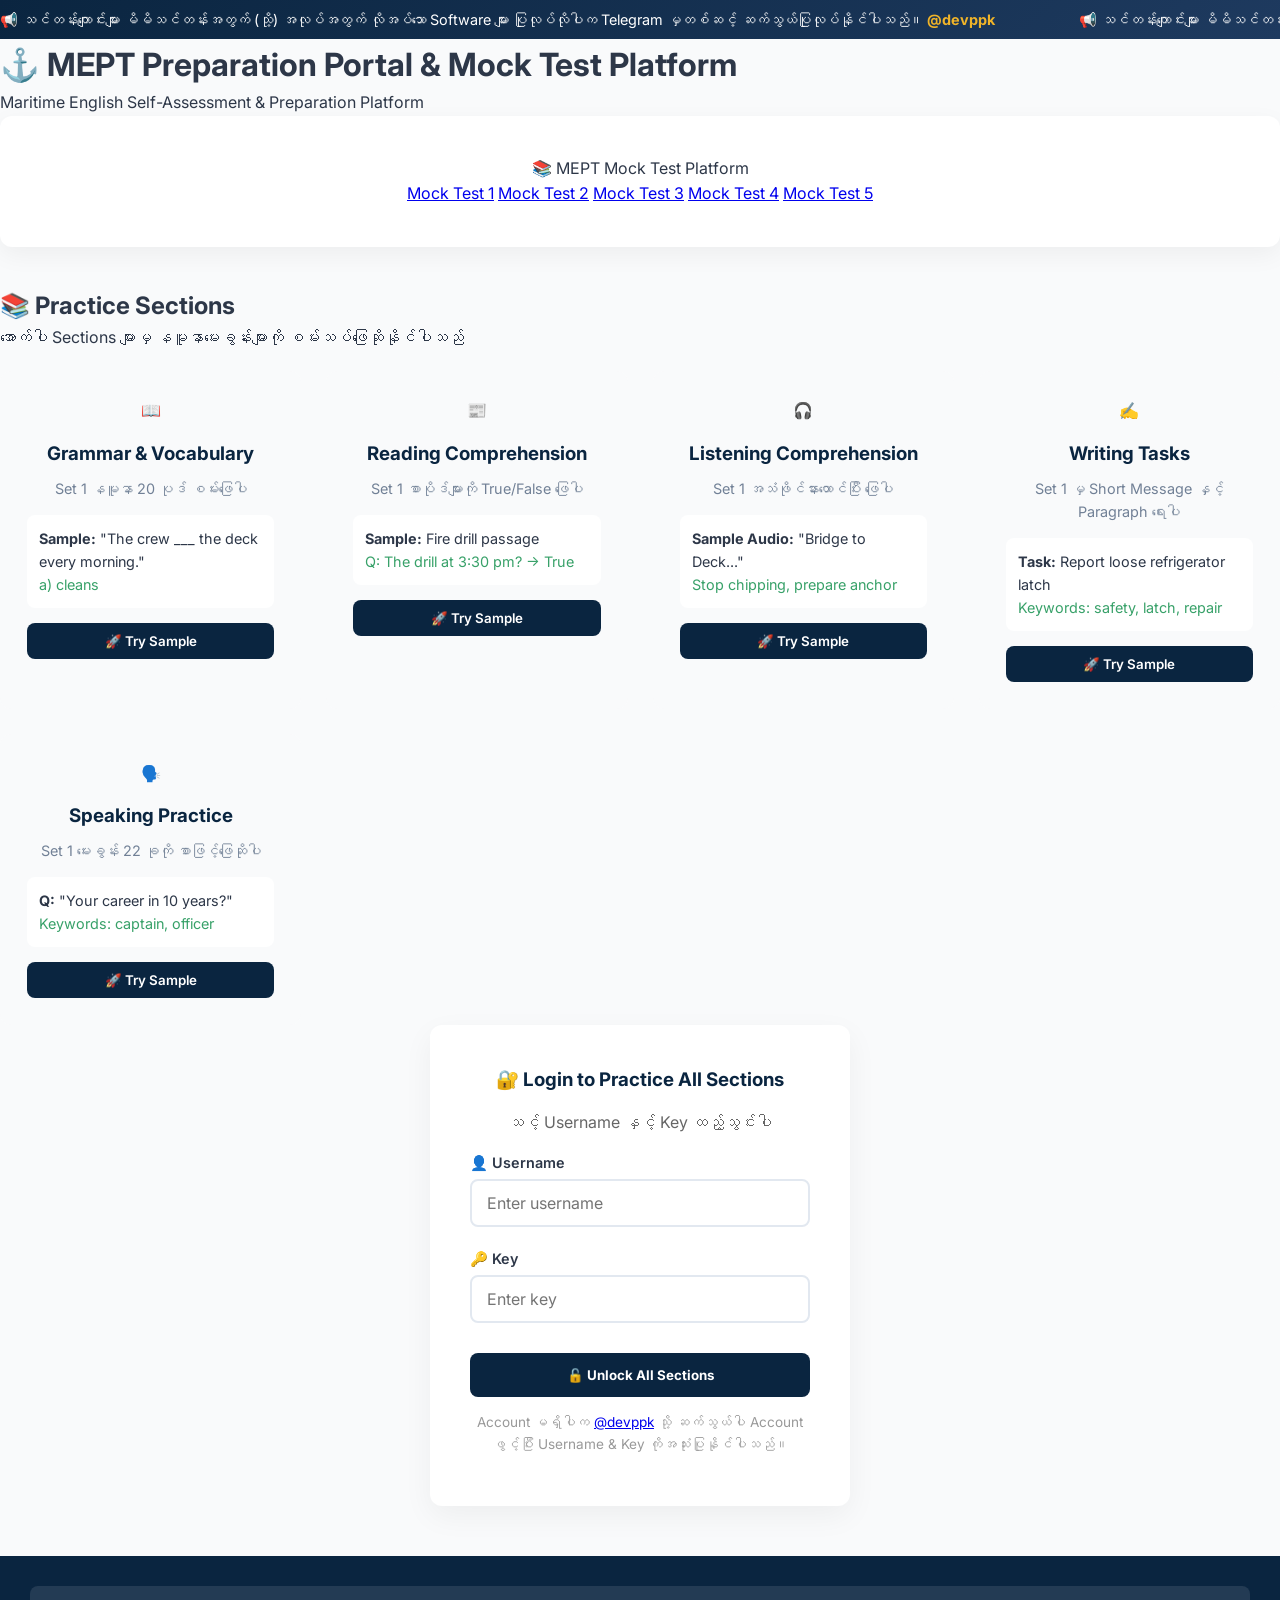
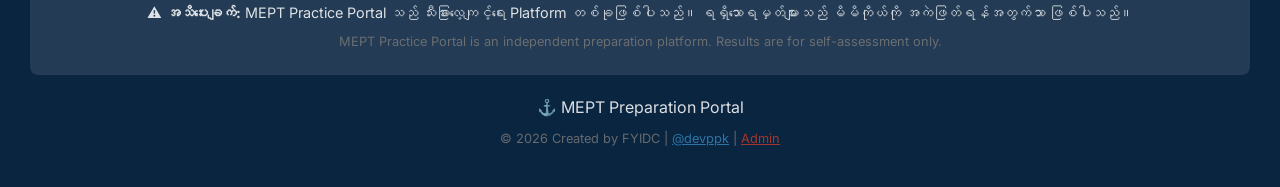
==== commit 1cbc3b6f: "Update index.html" ====
--- a/index.html
+++ b/index.html
@@ -10,11 +10,9 @@
     <meta name="apple-mobile-web-app-title" content="MEPT">
     <link rel="apple-touch-icon" href="icon-192.png">
     <link href="https://fonts.googleapis.com/css2?family=Inter:wght@400;500;600;700&display=swap" rel="stylesheet">
-    <link rel="stylesheet" href="https://cdnjs.cloudflare.com/ajax/libs/font-awesome/6.5.1/css/all.min.css">
 </head>
 <body>
-
-    <!-- ==================== ANNOUNCEMENT BAR ==================== -->
+    <!-- ==================== SCROLLING ANNOUNCEMENT BAR ==================== -->
     <div class="announcement-bar">
         <div class="announcement-text">
             <span>📢 သင်တန်းကျောင်းများ မိမိသင်တန်းအတွက် (သို့) အလုပ်အတွက် လိုအပ်သော Software များ ပြုလုပ်လိုပါက Telegram မှတစ်ဆင့် ဆက်သွယ်ပြုလုပ်နိုင်ပါသည်။ <a href="https://t.me/devppk" target="_blank">@devppk</a></span>
@@ -22,126 +20,62 @@
         </div>
     </div>
 
-    <!-- ==================== NAVBAR ==================== -->
-    <nav class="navbar">
-        <div class="nav-container">
-            <a href="#" class="nav-logo">
-                <i class="fas fa-anchor"></i> MEPT
-            </a>
-            <div class="nav-links">
-                <a href="#mocktests">Mock Tests</a>
-                <a href="#preview">Practice</a>
-                <a href="#login">Login</a>
-                <a href="admin.html" class="btn-admin">Admin</a>
+    <header>
+        <div class="header-content">
+            <h1>⚓ MEPT Preparation Portal & Mock Test Platform</h1>
+            <p>Maritime English Self-Assessment & Preparation Platform</p>
+        </div>
+    </header>
+
+    <main class="container">
+       
+
+        <div class="fullset-bar">
+            <span class="fullset-title">📚 MEPT Mock Test Platform</span>
+            <div class="btn-group">
+                <a href="fullset1.html" class="btn-fullset">Mock Test 1</a>
+                <a href="mocktest2.html" class="btn-fullset">Mock Test 2</a>
+                <a href="mocktest3.html" class="btn-fullset">Mock Test 3</a>
+                <a href="mocktest4.html" class="btn-fullset">Mock Test 4</a>
+                <a href="mocktest5.html" class="btn-fullset">Mock Test 5</a>
             </div>
         </div>
-    </nav>
 
-    <!-- ==================== HERO ==================== -->
-    <section class="hero">
-        <div class="hero-content">
-            <h1>⚓ MEPT Preparation Portal</h1>
-            <p>Maritime English Self-Assessment & Preparation Platform</p>
-            <a href="#mocktests" class="hero-btn">Get Started <i class="fas fa-arrow-right"></i></a>
-        </div>
-        <div class="hero-image">
-            <i class="fas fa-ship fa-5x"></i>
-        </div>
-    </section>
-
-    <main class="container">
-
-        <!-- ==================== MOCK TEST SECTION ==================== -->
-        <section id="mocktests" class="fullset-bar">
-            <h2>Maritime English Self-Assessment & Preparation Platform<br><span style="font-size:1.5rem;">📚 MEPT Mock Test </span></h2>
-            <div class="mock-grid">
-                <a href="fullset1.html" class="mock-card">
-                    <span class="mock-number">01</span>
-                    <h4>Mock Test 1</h4>
-                    <p>Random Questions · 90 min</p>
-                </a>
-                <a href="mocktest2.html" class="mock-card">
-                    <span class="mock-number">02</span>
-                    <h4>Mock Test 2</h4>
-                    <p>Random Questions · 90 min</p>
-                </a>
-                <a href="mocktest3.html" class="mock-card">
-                    <span class="mock-number">03</span>
-                    <h4>Mock Test 3</h4>
-                    <p>Skill Focused · 90 min</p>
-                </a>
-                <a href="mocktest4.html" class="mock-card">
-                    <span class="mock-number">04</span>
-                    <h4>Mock Test 4</h4>
-                    <p>Easy Practice · 60 min</p>
-                </a>
-                <a href="mocktest5.html" class="mock-card">
-                    <span class="mock-number">05</span>
-                    <h4>Mock Test 5</h4>
-                    <p>A2/B1 Level · 120 min</p>
-                </a>
-            </div>
-        </section>
-
-        <!-- ==================== PRACTICE PREVIEW CARDS ==================== -->
-        <section id="preview" class="practice-preview-section">
-            <h2>📚 Practice Sections</h2>
-            <p class="practice-subtitle">အောက်ပါ Sections များမှ နမူနာမေးခွန်းများကို စမ်းသပ်ဖြေဆိုနိုင်ပါသည်</p>
+        <section class="preview-section" id="previewSection">
+            <h2 class="preview-title">📚 Practice Sections</h2>
+            <p class="preview-subtitle">အောက်ပါ Sections များမှ နမူနာမေးခွန်းများကို စမ်းသပ်ဖြေဆိုနိုင်ပါသည်</p>
             <div class="preview-grid">
                 <div class="preview-card" onclick="openDemo('grammar')">
-                    <div class="preview-icon"><i class="fas fa-book fa-2x"></i></div>
-                    <h3>Grammar & Vocabulary</h3>
-                    <p>Set 1 နမူနာ 20 ပုဒ် စမ်းဖြေပါ</p>
-                    <div class="preview-sample">
-                        <p><strong>Sample:</strong> "The crew ___ the deck every morning."</p>
-                        <p style="color:var(--success);">a) cleans</p>
-                    </div>
+                    <div class="preview-icon">📖</div><h3>Grammar & Vocabulary</h3><p>Set 1 နမူနာ 20 ပုဒ် စမ်းဖြေပါ</p>
+                    <div class="preview-sample"><p><strong>Sample:</strong> "The crew ___ the deck every morning."</p><p style="color:var(--success);">a) cleans</p></div>
                     <button class="preview-btn">🚀 Try Sample</button>
                 </div>
                 <div class="preview-card" onclick="openDemo('reading')">
-                    <div class="preview-icon"><i class="fas fa-newspaper fa-2x"></i></div>
-                    <h3>Reading Comprehension</h3>
-                    <p>Set 1 စာပိုဒ်များကို True/False ဖြေပါ</p>
-                    <div class="preview-sample">
-                        <p><strong>Sample:</strong> Fire drill passage</p>
-                        <p style="color:var(--success);">Q: The drill at 3:30 pm? → True</p>
-                    </div>
+                    <div class="preview-icon">📰</div><h3>Reading Comprehension</h3><p>Set 1 စာပိုဒ်များကို True/False ဖြေပါ</p>
+                    <div class="preview-sample"><p><strong>Sample:</strong> Fire drill passage</p><p style="color:var(--success);">Q: The drill at 3:30 pm? → True</p></div>
                     <button class="preview-btn">🚀 Try Sample</button>
                 </div>
                 <div class="preview-card" onclick="openDemo('listening')">
-                    <div class="preview-icon"><i class="fas fa-headphones fa-2x"></i></div>
-                    <h3>Listening Comprehension</h3>
-                    <p>Set 1 အသံဖိုင်နားထောင်ပြီး ဖြေပါ</p>
-                    <div class="preview-sample">
-                        <p><strong>Sample Audio:</strong> "Bridge to Deck..."</p>
-                        <p style="color:var(--success);">Stop chipping, prepare anchor</p>
-                    </div>
+                    <div class="preview-icon">🎧</div><h3>Listening Comprehension</h3><p>Set 1 အသံဖိုင်နားထောင်ပြီး ဖြေပါ</p>
+                    <div class="preview-sample"><p><strong>Sample Audio:</strong> "Bridge to Deck..."</p><p style="color:var(--success);">Stop chipping, prepare anchor</p></div>
                     <button class="preview-btn">🚀 Try Sample</button>
                 </div>
                 <div class="preview-card" onclick="openDemo('writing')">
-                    <div class="preview-icon"><i class="fas fa-pen fa-2x"></i></div>
-                    <h3>Writing Tasks</h3>
-                    <p>Set 1 မှ Short Message နှင့် Paragraph ရေးပါ</p>
-                    <div class="preview-sample">
-                        <p><strong>Task:</strong> Report loose refrigerator latch</p>
-                        <p style="color:var(--success);">Keywords: safety, latch, repair</p>
-                    </div>
+                    <div class="preview-icon">✍️</div><h3>Writing Tasks</h3><p>Set 1 မှ Short Message နှင့် Paragraph ရေးပါ</p>
+                    <div class="preview-sample"><p><strong>Task:</strong> Report loose refrigerator latch</p><p style="color:var(--success);">Keywords: safety, latch, repair</p></div>
                     <button class="preview-btn">🚀 Try Sample</button>
                 </div>
                 <div class="preview-card" onclick="openDemo('speaking')">
-                    <div class="preview-icon"><i class="fas fa-microphone fa-2x"></i></div>
-                    <h3>Speaking Practice</h3>
-                    <p>Set 1 မေးခွန်း 22 ခုကို စာဖြင့်ဖြေဆိုပါ</p>
-                    <div class="preview-sample">
-                        <p><strong>Q:</strong> "Your career in 10 years?"</p>
-                        <p style="color:var(--success);">Keywords: captain, officer</p>
-                    </div>
+                    <div class="preview-icon">🗣️</div><h3>Speaking Practice</h3><p>Set 1 မေးခွန်း 22 ခုကို စာဖြင့်ဖြေဆိုပါ</p>
+                    <div class="preview-sample"><p><strong>Q:</strong> "Your career in 10 years?"</p><p style="color:var(--success);">Keywords: captain, officer</p></div>
                     <button class="preview-btn">🚀 Try Sample</button>
                 </div>
             </div>
         </section>
 
-        <!-- ==================== DEMO SECTION ==================== -->
+        <!-- ==================== SAMPLE CERTIFICATE PREVIEW ==================== -->
+        
+
         <section class="demo-section" id="demoSection" style="display:none;">
             <div class="demo-header"><button class="back-btn" onclick="closeDemo()">⬅ Back to Sections</button><h2 id="demoTitle">📖 Grammar Demo</h2></div>
             <div id="demoQuestions" class="question-container"></div>
@@ -154,43 +88,31 @@
             </div>
         </section>
 
-        <!-- ==================== LOGIN SECTION ==================== -->
-        <section id="login" class="login-section">
+        <div id="loginSection" class="login-section">
             <div class="login-card">
-                <h3><i class="fas fa-lock-open"></i> Login to Practice All Sections</h3>
-                <p style="color:var(--text-muted); margin-bottom:15px;">သင့် Username နှင့် Key ထည့်သွင်းပါ</p>
-                <div class="input-group">
-                    <label><i class="fas fa-user"></i> Username</label>
-                    <input type="text" id="loginUsername" placeholder="Enter username" class="login-input">
-                </div>
-                <div class="input-group">
-                    <label><i class="fas fa-key"></i> Key</label>
-                    <input type="password" id="loginKey" placeholder="Enter key" class="login-input">
-                </div>
+                <h3>🔐 Login to Practice All Sections</h3>
+                <p style="color:#666;margin-bottom:15px;">သင့် Username နှင့် Key ထည့်သွင်းပါ</p>
+                <div class="input-group"><label>👤 Username</label><input type="text" id="loginUsername" placeholder="Enter username" class="login-input"></div>
+                <div class="input-group"><label>🔑 Key</label><input type="password" id="loginKey" placeholder="Enter key" class="login-input"></div>
                 <button class="login-btn" onclick="userLogin()">🔓 Unlock All Sections</button>
-                <p style="margin-top:15px; font-size:0.85rem; color:var(--text-muted);">
-                    Account မရှိပါက <a href="https://t.me/devppk" target="_blank">@devppk</a> သို့ ဆက်သွယ်ပါ Account ဖွင့်ပြီး Username & Key ကိုအသုံးပြုနိုင်ပါသည်။
-                </p>
+                <p style="margin-top:15px;font-size:0.85rem;color:#999;">Account မရှိပါက <a href="https://t.me/devppk" target="_blank">@devppk</a> သို့ ဆက်သွယ်ပါ Account ဖွင့်ပြီး Username & Key ကိုအသုံးပြုနိုင်ပါသည်။</p>
                 <div id="loginStatus" style="margin-top:10px;"></div>
             </div>
-        </section>
+        </div>
 
-        <!-- ==================== PRACTICE SECTION (Hidden until login) ==================== -->
-        <section id="practiceSection" style="display:none;">
+        <div id="practiceSection" style="display:none;">
             <div id="userInfo" class="user-info-bar"></div>
             <div id="premiumUnlockedMsg" class="premium-unlocked-msg" style="display:none;">
                 <p>✅ <strong>Account ဖွင့်ပြီးပါပြီ။ မေးခွန်းအားလုံးကို အကန့်အသတ်မရှိ ဖြေဆိုနိုင်ပါပြီ။</strong></p>
                 <p style="font-size:0.9rem;">အကူအညီလိုပါက <a href="https://t.me/devppk" target="_blank">@devppk</a> သို့ ဆက်သွယ်ပါ။</p>
             </div>
-
             <nav class="tabs">
-                <button class="tab-btn active" data-tab="grammar"><i class="fas fa-book"></i> Grammar</button>
-                <button class="tab-btn" data-tab="reading"><i class="fas fa-newspaper"></i> Reading</button>
-                <button class="tab-btn" data-tab="writing"><i class="fas fa-pen"></i> Writing</button>
-                <button class="tab-btn" data-tab="listening"><i class="fas fa-headphones"></i> Listening</button>
-                <button class="tab-btn" data-tab="speaking"><i class="fas fa-microphone"></i> Speaking</button>
+                <button class="tab-btn active" data-tab="grammar">📖 Grammar</button>
+                <button class="tab-btn" data-tab="reading">📰 Reading</button>
+                <button class="tab-btn" data-tab="writing">✍️ Writing</button>
+                <button class="tab-btn" data-tab="listening">🎧 Listening</button>
+                <button class="tab-btn" data-tab="speaking">🗣️ Speaking</button>
             </nav>
-
             <div class="content-wrapper">
                 <!-- Grammar Tab -->
                 <div id="grammar" class="tab-content active">
@@ -239,18 +161,16 @@
                     <div id="speakingResult" class="result-box"></div>
                 </div>
             </div>
-        </section>
-
+        </div>
     </main>
 
-    <!-- ==================== FOOTER ==================== -->
     <footer>
         <div class="disclaimer-banner">
             <p>⚠️ <strong>အသိပေးချက်:</strong> MEPT Practice Portal သည် သီးခြားလေ့ကျင့်ရေး Platform တစ်ခုဖြစ်ပါသည်။ ရရှိသောရမှတ်များသည် မိမိကိုယ်ကို အကဲဖြတ်ရန်အတွက်သာ ဖြစ်ပါသည်။</p>
             <p style="font-size:0.8rem; color:#777; margin-top:5px;">MEPT Practice Portal is an independent preparation platform. Results are for self-assessment only.</p>
         </div>
-        <p><i class="fas fa-anchor"></i> MEPT Preparation Portal</p>
-        <p style="font-size:0.8rem;color:#ccc;">© 2026 Created by FYIDC | <a href="https://t.me/devppk" style="color:var(--gold);">@devppk</a></p>
+        <p>⚓ MEPT Preparation Portal</p>
+        <p style="font-size:0.8rem;color:#777;">&copy; 2026 Created by FYIDC | <a href="https://t.me/devppk" style="color:#3282b8;">@devppk</a> | <a href="admin.html" style="color:#c0392b;">Admin</a></p>
     </footer>
 
     <script src="script.js"></script>
--- a/style.css
+++ b/style.css
@@ -1,199 +1,328 @@
-:root { --primary: #0f4c75; --primary-dark: #1b262c; --accent: #3282b8; --accent-light: #bbe1fa; --bg-color: #f4f7f6; --card-bg: #ffffff; --text-main: #333333; --text-muted: #666666; --success: #28a745; --warning: #ffc107; --border-radius: 12px; }
-* { margin: 0; padding: 0; box-sizing: border-box; font-family: 'Inter', sans-serif; }
-body { background: var(--bg-color); color: var(--text-main); line-height: 1.6; }
-header { background: linear-gradient(135deg, var(--primary-dark), var(--primary)); color: white; padding: 2.5rem 1rem; text-align: center; box-shadow: 0 4px 12px rgba(0,0,0,0.1); }
-header h1 { font-size: 2rem; font-weight: 700; }
-header p { opacity: 0.8; margin-top: 5px; font-size: 1.1rem; }
-.container { max-width: 1000px; margin: 0 auto; padding: 0 15px; }
-.mept-info { display: grid; grid-template-columns: repeat(auto-fit, minmax(250px, 1fr)); gap: 20px; margin: -30px auto 30px; position: relative; z-index: 10; }
-.info-card { background: var(--card-bg); padding: 20px; border-radius: var(--border-radius); box-shadow: 0 4px 15px rgba(0,0,0,0.05); }
-.info-card h3 { color: var(--primary); margin-bottom: 10px; }
-.info-card p { color: var(--text-muted); font-size: 0.9rem; }
-.fullset-bar { background: #ffffff; padding: 20px; border-radius: 12px; margin-bottom: 20px; box-shadow: 0 4px 10px rgba(0,0,0,0.05); text-align: center; }
-.fullset-title { font-weight: 700; color: #0f4c75; font-size: 1.1rem; display: block; margin-bottom: 10px; }
-.btn-group { display: flex; gap: 10px; flex-wrap: wrap; justify-content: center; }
-.btn-fullset { display: inline-block; text-decoration: none; background: #156d78; color: white; padding: 10px 20px; border-radius: 20px; font-weight: 600; }
-.btn-fullset:hover { background: #0d4a52; }
-.preview-section { margin-bottom: 40px; }
-.preview-title { text-align: center; color: #0f4c75; font-size: 1.5rem; margin-bottom: 5px; }
-.preview-subtitle { text-align: center; color: #666; font-size: 0.95rem; margin-bottom: 25px; }
-.preview-grid { display: grid; grid-template-columns: repeat(auto-fit, minmax(280px, 1fr)); gap: 20px; }
-.preview-card { background: white; border-radius: 16px; padding: 25px; box-shadow: 0 5px 20px rgba(0,0,0,0.05); border: 2px solid #e1e1e1; transition: all 0.3s; cursor: pointer; display: flex; flex-direction: column; }
-.preview-card:hover { border-color: #3282b8; box-shadow: 0 8px 25px rgba(0,0,0,0.1); transform: translateY(-3px); }
-.preview-icon { font-size: 2.5rem; text-align: center; margin-bottom: 10px; }
-.preview-card h3 { color: #0f4c75; font-size: 1.1rem; margin-bottom: 8px; text-align: center; }
-.preview-card > p { color: #666; font-size: 0.85rem; text-align: center; margin-bottom: 15px; flex-grow: 0; }
-.preview-sample { background: #f8f9fa; padding: 12px; border-radius: 8px; margin-bottom: 15px; font-size: 0.85rem; flex-grow: 1; }
-.preview-btn { width: 100%; background: linear-gradient(135deg, #0f4c75, #3282b8); color: white; border: none; padding: 12px; border-radius: 8px; font-size: 0.95rem; font-weight: 600; cursor: pointer; text-align: center; }
-.demo-section { background: white; border-radius: 16px; padding: 30px; box-shadow: 0 10px 30px rgba(0,0,0,0.08); margin-bottom: 40px; }
-.demo-header { display: flex; align-items: center; gap: 15px; margin-bottom: 25px; flex-wrap: wrap; }
-.demo-header h2 { color: #0f4c75; font-size: 1.5rem; }
-.login-section { display: flex; justify-content: center; margin-bottom: 30px; }
-.login-card { background: white; padding: 30px; border-radius: 16px; box-shadow: 0 10px 30px rgba(0,0,0,0.1); max-width: 420px; width: 100%; text-align: center; }
-.login-card h3 { color: #0f4c75; margin-bottom: 10px; }
-.input-group { text-align: left; margin-bottom: 15px; }
-.input-group label { font-weight: 600; color: #333; font-size: 0.9rem; display: block; margin-bottom: 5px; }
-.login-input { display: block; width: 100%; padding: 12px 15px; border-radius: 10px; border: 2px solid #e1e1e1; font-size: 1rem; outline: none; }
-.login-input:focus { border-color: #3282b8; }
-.login-btn { width: 100%; background: linear-gradient(135deg, #0f4c75, #3282b8); color: white; border: none; padding: 14px; border-radius: 10px; font-size: 1.1rem; font-weight: 700; cursor: pointer; }
-.login-btn:hover { background: var(--primary); transform: translateY(-2px); }
-.user-info-bar { background: #0f4c75; color: white; padding: 12px 20px; border-radius: 12px; display: flex; justify-content: space-between; align-items: center; flex-wrap: wrap; gap: 10px; margin-bottom: 20px; font-size: 0.9rem; }
-.logout-btn { background: #e74c3c; color: white; border: none; padding: 6px 14px; border-radius: 6px; cursor: pointer; font-weight: 600; }
-.premium-unlocked-msg { background: #d4edda; border: 1px solid #c3e6cb; color: #155724; padding: 15px; border-radius: 10px; text-align: center; margin-bottom: 20px; }
-.tabs { display: flex; flex-wrap: wrap; justify-content: center; gap: 8px; margin-bottom: 20px; position: sticky; top: 10px; z-index: 100; }
-.tab-btn { background: var(--card-bg); border: 2px solid transparent; color: var(--text-muted); padding: 12px 24px; border-radius: 30px; cursor: pointer; font-size: 1rem; font-weight: 600; box-shadow: 0 2px 8px rgba(0,0,0,0.05); }
-.tab-btn:hover { color: var(--primary); }
-.tab-btn.active { background: var(--primary); color: white; }
-.content-wrapper { background: var(--card-bg); border-radius: var(--border-radius); padding: 30px; box-shadow: 0 5px 20px rgba(0,0,0,0.05); margin-bottom: 40px; min-height: 400px; }
-.tab-content { display: none; animation: fadeIn 0.4s ease; }
-.tab-content.active { display: block; }
-@keyframes fadeIn { from { opacity: 0; transform: translateY(10px); } to { opacity: 1; transform: translateY(0); } }
-.section-header { display: flex; justify-content: space-between; align-items: center; margin-bottom: 20px; border-bottom: 2px solid var(--bg-color); padding-bottom: 10px; }
-.section-header h2 { color: var(--primary-dark); font-size: 1.5rem; }
-.badge { background: var(--accent-light); color: var(--primary-dark); padding: 4px 12px; border-radius: 20px; font-weight: 600; font-size: 0.85rem; }
-.set-selection { padding: 10px 0; }
-.set-buttons { display: flex; flex-direction: column; gap: 12px; }
-.set-btn { display: flex; align-items: center; justify-content: space-between; padding: 15px 20px; border-radius: 12px; border: 2px solid #e1e1e1; background: white; cursor: pointer; transition: all 0.3s; text-align: left; font-family: inherit; font-size: inherit; width: 100%; }
-.set-btn:hover { border-color: #3282b8; box-shadow: 0 4px 12px rgba(0,0,0,0.1); transform: translateY(-2px); }
-.set-number { font-size: 1.1rem; font-weight: 700; color: #0f4c75; }
-.set-level { font-size: 0.85rem; color: #666; }
-.question { background: var(--bg-color); border-radius: 8px; padding: 20px; margin-bottom: 20px; border-left: 4px solid var(--accent); }
-.question p { font-weight: 600; margin-bottom: 10px; color: var(--primary-dark); }
-.options label { display: block; background: var(--card-bg); padding: 10px 15px; margin-bottom: 8px; border-radius: 6px; border: 1px solid #e1e1e1; cursor: pointer; }
-.options label:hover { border-color: var(--accent); background: #f8fbff; }
-.options input[type="radio"] { margin-right: 10px; accent-color: var(--primary); }
-.reading-passage { background: var(--bg-color); border-radius: 8px; padding: 20px; margin-bottom: 20px; border-left: 4px solid var(--accent); }
-.reading-passage h4 { color: var(--primary); margin-bottom: 10px; }
-.audio-container { background: #eef5fa; padding: 15px; border-radius: 8px; margin: 15px 0; }
-.audio-container audio { width: 100%; margin-top: 10px; }
-textarea { width: 100%; padding: 12px; margin-top: 10px; border-radius: 6px; border: 1px solid #ccc; font-size: 0.95rem; resize: vertical; outline: none; }
-textarea:focus { border-color: var(--accent); }
-.submit-btn { width: 100%; background: var(--success); color: white; border: none; padding: 15px; border-radius: 8px; font-size: 1.1rem; font-weight: bold; cursor: pointer; margin-top: 20px; }
-.submit-btn:hover { background: #218838; }
-.back-btn { display: block; margin: 15px auto; background: #666; color: white; border: none; padding: 10px 24px; border-radius: 8px; font-size: 0.9rem; font-weight: 600; cursor: pointer; }
-.back-btn:hover { background: #444; }
-.result-card { background: white; border-radius: 16px; padding: 25px; box-shadow: 0 10px 30px rgba(0,0,0,0.1); text-align: center; margin-top: 20px; }
-.result-score-circle { width: 100px; height: 100px; border-radius: 50%; background: linear-gradient(135deg, #0f4c75, #3282b8); display: flex; flex-direction: column; align-items: center; justify-content: center; margin: 15px auto; color: white; }
-.result-score-circle .big-score { font-size: 1.8rem; font-weight: 700; }
-.result-grade { padding: 10px 20px; border-radius: 8px; font-weight: 700; margin: 10px 0; display: inline-block; }
-.grade-excellent { background: #d4edda; color: #155724; }
-.grade-good { background: #d1ecf1; color: #0c5460; }
-.grade-fair { background: #fff3cd; color: #856404; }
-.grade-poor { background: #f8d7da; color: #721c24; }
-.premium-banner { background: linear-gradient(135deg, #1b262c, #0f4c75); color: white; padding: 25px; border-radius: 12px; text-align: center; margin-top: 20px; }
-.premium-banner h4 { font-size: 1.2rem; margin-bottom: 10px; }
-.premium-banner p { font-size: 0.9rem; margin-bottom: 15px; opacity: 0.9; }
-.premium-btn { display: inline-block; background: linear-gradient(135deg, #f39c12, #e74c3c); color: white; padding: 12px 24px; border-radius: 30px; text-decoration: none; font-weight: 700; }
-footer { text-align: center; padding: 2rem; background: var(--primary-dark); color: #aaa; font-size: 0.9rem; }
-footer a { color: #3282b8; text-decoration: none; }
-@media (max-width: 768px) { .mept-info { grid-template-columns: 1fr; } .tabs { overflow-x: auto; } .content-wrapper { padding: 20px; } }
-.disclaimer-banner {
-    background: #fff3cd;
-    border: 1px solid #ffc107;
-    padding: 12px 20px;
-    border-radius: 8px;
-    text-align: center;
-    margin-bottom: 20px;
-    font-size: 0.9rem;
-    color: #856404;
-    max-width: 900px;
-    margin-left: auto;
-    margin-right: auto;
-}
-/* ==================== SCROLLING ANNOUNCEMENT BAR ==================== */
+:root {
+    --primary: #0a2540;
+    --primary-light: #1e3a5f;
+    --accent: #00a8cc;
+    --gold: #f0b429;
+    --bg: #f9fafb;
+    --card: #ffffff;
+    --text: #2d3748;
+    --text-muted: #718096;
+    --success: #38a169;
+    --danger: #e53e3e;
+    --border-radius: 12px;
+}
+
+* {
+    margin: 0;
+    padding: 0;
+    box-sizing: border-box;
+    font-family: 'Inter', sans-serif;
+}
+
+body {
+    background: var(--bg);
+    color: var(--text);
+    line-height: 1.6;
+}
+
+/* ==================== ANNOUNCEMENT BAR ==================== */
 .announcement-bar {
-    background: linear-gradient(135deg, #1b262c, #0f4c75);
-    color: white;
-    padding: 10px 0;
+    background: linear-gradient(135deg, var(--primary), var(--primary-light));
+    color: white;
+    padding: 8px 0;
     overflow: hidden;
     white-space: nowrap;
     position: sticky;
     top: 0;
-    z-index: 1000;
-    box-shadow: 0 2px 8px rgba(0,0,0,0.1);
-    font-size: 0.95rem;
-}
-
+    z-index: 2000;
+    font-size: 0.9rem;
+}
 .announcement-text {
     display: inline-block;
     animation: scrollText 30s linear infinite;
 }
-
 .announcement-text span {
-    padding-right: 80px; /* gap between repeats */
-}
-
+    padding-right: 80px;
+}
 .announcement-text a {
-    color: #ffd700;
+    color: var(--gold);
     text-decoration: none;
     font-weight: 700;
 }
-
-.announcement-text a:hover {
-    text-decoration: underline;
-}
-
 @keyframes scrollText {
-    0% {
-        transform: translateX(0);
-    }
-    100% {
-        transform: translateX(-50%);
-    }
-}
-@media print {
-    /* တခြားအရာအားလုံးကို ဖျောက် */
-    body * {
-        visibility: hidden;
-    }
-    /* result card ကိုပဲ ပြမယ် */
-    #resultCard, #resultCard * {
-        visibility: visible;
-    }
-    #resultCard {
-        position: absolute;
-        left: 0;
-        top: 0;
-        width: 100%;
-        background: #fff !important;
-        margin: 0;
-        padding: 20px;
-    }
-    .download-btn {
-        display: none !important;
-    }
-    header, footer, .timer-bar, .announcement-bar, .tabs {
-        display: none !important;
-    }
-}
+    0% { transform: translateX(0); }
+    100% { transform: translateX(-50%); }
+}
+
+/* ==================== NAVBAR ==================== */
+.navbar {
+    background: var(--primary);
+    color: white;
+    padding: 15px 0;
+    position: sticky;
+    top: 32px; /* below announcement */
+    z-index: 1000;
+    box-shadow: 0 2px 8px rgba(0,0,0,0.1);
+}
+.nav-container {
+    max-width: 1200px;
+    margin: 0 auto;
+    display: flex;
+    justify-content: space-between;
+    align-items: center;
+    padding: 0 20px;
+}
+.nav-logo {
+    font-size: 1.5rem;
+    font-weight: 700;
+    color: white;
+    text-decoration: none;
+}
+.nav-logo i {
+    margin-right: 8px;
+    color: var(--gold);
+}
+.nav-links a {
+    color: white;
+    text-decoration: none;
+    margin-left: 20px;
+    font-weight: 500;
+    transition: color 0.3s;
+}
+.nav-links a:hover {
+    color: var(--gold);
+}
+.btn-admin {
+    background: var(--gold);
+    color: var(--primary) !important;
+    padding: 8px 16px;
+    border-radius: 20px;
+    font-weight: 600;
+}
+
+/* ==================== HERO ==================== */
+.hero {
+    background: linear-gradient(135deg, var(--primary), var(--primary-light));
+    color: white;
+    padding: 80px 20px;
+    display: flex;
+    align-items: center;
+    justify-content: center;
+    gap: 40px;
+    flex-wrap: wrap;
+}
+.hero-content {
+    max-width: 500px;
+}
+.hero-content h1 {
+    font-size: 2.8rem;
+    margin-bottom: 15px;
+}
+.hero-content p {
+    font-size: 1.1rem;
+    margin-bottom: 25px;
+    opacity: 0.9;
+}
+.hero-btn {
+    background: var(--gold);
+    color: var(--primary);
+    padding: 14px 30px;
+    border-radius: 30px;
+    text-decoration: none;
+    font-weight: 700;
+    display: inline-block;
+    transition: transform 0.3s;
+}
+.hero-btn:hover {
+    transform: translateY(-2px);
+}
+.hero-image i {
+    color: var(--gold);
+    opacity: 0.9;
+}
+
+/* ==================== INFO CARDS ==================== */
+.mept-info {
+    display: grid;
+    grid-template-columns: repeat(auto-fit, minmax(250px, 1fr));
+    gap: 25px;
+    margin: -40px auto 40px;
+    position: relative;
+    z-index: 10;
+}
+.info-card {
+    background: var(--card);
+    padding: 30px;
+    border-radius: var(--border-radius);
+    box-shadow: 0 8px 25px rgba(0,0,0,0.05);
+    text-align: center;
+    transition: transform 0.3s;
+}
+.info-card:hover {
+    transform: translateY(-5px);
+}
+.info-card i {
+    margin-bottom: 15px;
+    color: var(--accent);
+}
+.info-card h3 {
+    margin-bottom: 10px;
+    color: var(--primary);
+}
+
+/* ==================== MOCK TEST CARDS ==================== */
+.fullset-bar {
+    background: var(--card);
+    padding: 40px;
+    border-radius: var(--border-radius);
+    margin-bottom: 40px;
+    text-align: center;
+    box-shadow: 0 8px 25px rgba(0,0,0,0.05);
+}
+.fullset-bar h2 {
+    color: var(--primary);
+    margin-bottom: 20px;
+}
+.mock-grid {
+    display: grid;
+    grid-template-columns: repeat(auto-fit, minmax(180px, 1fr));
+    gap: 20px;
+    margin-top: 20px;
+}
+.mock-card {
+    background: var(--bg);
+    padding: 25px;
+    border-radius: var(--border-radius);
+    text-decoration: none;
+    color: var(--text);
+    border: 2px solid transparent;
+    transition: all 0.3s;
+}
+.mock-card:hover {
+    border-color: var(--accent);
+    transform: translateY(-3px);
+    box-shadow: 0 10px 30px rgba(0,168,204,0.1);
+}
+.mock-number {
+    font-size: 2rem;
+    font-weight: 700;
+    color: var(--accent);
+}
+.mock-card h4 {
+    margin: 10px 0 5px;
+    color: var(--primary);
+}
+.mock-card p {
+    font-size: 0.9rem;
+    color: var(--text-muted);
+}
+
+/* ==================== PRACTICE PREVIEW CARDS ==================== */
+.practice-preview-section {
+    background: var(--card);
+    padding: 40px;
+    border-radius: var(--border-radius);
+    margin: 40px 0;
+    box-shadow: 0 8px 25px rgba(0,0,0,0.05);
+    text-align: center;
+}
+.practice-preview-section h2 {
+    color: var(--primary);
+    font-size: 1.8rem;
+    margin-bottom: 10px;
+}
+.practice-subtitle {
+    color: var(--text-muted);
+    margin-bottom: 30px;
+    font-size: 1rem;
+}
+.preview-grid {
+    display: grid;
+    grid-template-columns: repeat(auto-fit, minmax(260px, 1fr));
+    gap: 25px;
+    margin-top: 20px;
+}
+.preview-card {
+    background: var(--bg);
+    padding: 25px;
+    border-radius: var(--border-radius);
+    cursor: pointer;
+    transition: all 0.3s;
+    border: 2px solid transparent;
+    text-align: left;
+}
+.preview-card:hover {
+    border-color: var(--accent);
+    transform: translateY(-5px);
+    box-shadow: 0 10px 30px rgba(0,168,204,0.1);
+}
+.preview-icon {
+    text-align: center;
+    margin-bottom: 15px;
+    color: var(--accent);
+}
+.preview-card h3 {
+    color: var(--primary);
+    margin-bottom: 8px;
+    text-align: center;
+}
+.preview-card > p {
+    color: var(--text-muted);
+    font-size: 0.9rem;
+    text-align: center;
+    margin-bottom: 15px;
+}
+.preview-sample {
+    background: var(--card);
+    padding: 12px;
+    border-radius: 8px;
+    margin-bottom: 15px;
+    font-size: 0.9rem;
+    color: var(--text);
+}
+.preview-btn {
+    width: 100%;
+    background: var(--primary);
+    color: white;
+    border: none;
+    padding: 10px;
+    border-radius: 8px;
+    font-weight: 600;
+    cursor: pointer;
+    transition: background 0.3s;
+}
+.preview-btn:hover {
+    background: var(--primary-light);
+}
+
 /* ==================== CERTIFICATE PREVIEW ==================== */
 .cert-preview-section {
     margin: 40px 0;
-}
-.cert-preview {
-    margin: 20px 0;
-}
-.cert-preview h4 {
-    color: #0f4c75;
-    margin-bottom: 15px;
+    text-align: center;
+}
+.cert-preview-section h2 {
+    color: var(--primary);
+    font-size: 1.8rem;
+    margin-bottom: 10px;
 }
 .mock-cert-card {
-    background: white;
+    background: var(--card);
     border-radius: 20px;
     padding: 25px;
     box-shadow: 0 10px 30px rgba(0,0,0,0.08);
-    border: 2px solid #e0e7ef;
+    border: 2px solid var(--primary);
     position: relative;
     overflow: hidden;
+    max-width: 500px;
+    margin: 0 auto;
 }
 .mock-cert-card::before {
     content: '';
     position: absolute;
-    top: 0;
-    left: 0;
+    top: 0; left: 0;
     width: 100%;
     height: 6px;
-    background: linear-gradient(90deg, #0f4c75, #3282b8, #0f4c75);
+    background: linear-gradient(90deg, var(--primary), var(--accent), var(--primary));
 }
 .cert-header {
     display: flex;
@@ -202,7 +331,7 @@
     gap: 10px;
     margin-bottom: 20px;
     padding-bottom: 15px;
-    border-bottom: 1px dashed #d1e0f0;
+    border-bottom: 1px dashed var(--primary);
 }
 .cert-logo {
     font-size: 2rem;
@@ -210,33 +339,24 @@
 .cert-title {
     font-weight: 700;
     font-size: 1.1rem;
-    color: #0f4c75;
-}
-.cert-body {
-    text-align: center;
+    color: var(--primary);
 }
 .cert-score-circle {
     width: 110px;
     height: 110px;
     border-radius: 50%;
-    background: linear-gradient(135deg, #0f4c75, #3282b8);
+    background: linear-gradient(135deg, var(--primary), var(--accent));
     color: white;
     display: flex;
     flex-direction: column;
     align-items: center;
     justify-content: center;
     margin: 0 auto 20px;
-    box-shadow: 0 8px 20px rgba(15,76,117,0.3);
+    box-shadow: 0 8px 20px rgba(0,0,0,0.2);
 }
 .cert-big-score {
     font-size: 2.5rem;
     font-weight: 800;
-    line-height: 1;
-}
-.cert-label {
-    font-size: 0.75rem;
-    opacity: 0.9;
-    margin-top: 3px;
 }
 .cert-details {
     display: flex;
@@ -248,29 +368,273 @@
     display: flex;
     justify-content: space-between;
     padding: 8px 15px;
-    background: #f8f9fa;
-    border-radius: 8px;
-    font-size: 0.9rem;
-    color: #555;
+    background: var(--bg);
+    border-radius: 8px;
+    font-size: 0.9rem;
 }
 .cert-score {
     font-weight: 700;
-    color: #0f4c75;
+    color: var(--primary);
 }
 .cert-total {
     display: flex;
     justify-content: space-between;
     padding: 10px 15px;
-    background: #eef5fa;
-    border-radius: 8px;
-    font-weight: 700;
-    font-size: 0.95rem;
-    color: #0f4c75;
-    border: 1px solid #d1e0f0;
+    background: var(--primary-light);
+    color: white;
+    border-radius: 8px;
+    font-weight: 700;
 }
 .cert-disclaimer {
     font-size: 0.75rem;
-    color: #999;
+    color: var(--text-muted);
     margin-top: 15px;
-    text-align: center;
-}+}
+
+/* ==================== DEMO SECTION ==================== */
+.demo-section {
+    background: var(--card);
+    padding: 30px;
+    border-radius: var(--border-radius);
+    margin-bottom: 40px;
+    box-shadow: 0 8px 25px rgba(0,0,0,0.05);
+}
+.demo-header {
+    display: flex;
+    align-items: center;
+    gap: 15px;
+    margin-bottom: 25px;
+}
+.demo-header h2 {
+    color: var(--primary);
+}
+.premium-banner {
+    background: linear-gradient(135deg, var(--primary), var(--primary-light));
+    color: white;
+    padding: 20px;
+    border-radius: 10px;
+    text-align: center;
+    margin-top: 20px;
+}
+.premium-btn {
+    display: inline-block;
+    background: var(--gold);
+    color: var(--primary);
+    padding: 10px 25px;
+    border-radius: 20px;
+    text-decoration: none;
+    font-weight: 700;
+    margin-top: 10px;
+}
+
+/* ==================== LOGIN SECTION ==================== */
+.login-section {
+    display: flex;
+    justify-content: center;
+    margin-bottom: 40px;
+}
+.login-card {
+    background: var(--card);
+    padding: 40px;
+    border-radius: var(--border-radius);
+    box-shadow: 0 10px 30px rgba(0,0,0,0.05);
+    max-width: 420px;
+    width: 100%;
+    text-align: center;
+}
+.login-card h3 {
+    color: var(--primary);
+    margin-bottom: 15px;
+}
+.input-group {
+    text-align: left;
+    margin-bottom: 20px;
+}
+.input-group label {
+    font-weight: 600;
+    font-size: 0.9rem;
+    margin-bottom: 5px;
+    display: block;
+    color: var(--text);
+}
+.login-input {
+    width: 100%;
+    padding: 12px 15px;
+    border-radius: 8px;
+    border: 2px solid #e2e8f0;
+    font-size: 1rem;
+    outline: none;
+    transition: border 0.3s;
+}
+.login-input:focus {
+    border-color: var(--accent);
+}
+.login-btn {
+    width: 100%;
+    background: var(--primary);
+    color: white;
+    border: none;
+    padding: 14px;
+    border-radius: 8px;
+    font-weight: 700;
+    cursor: pointer;
+    transition: background 0.3s;
+    margin-top: 10px;
+}
+.login-btn:hover {
+    background: var(--primary-light);
+}
+
+/* ==================== PRACTICE TABS ==================== */
+.user-info-bar {
+    background: var(--primary);
+    color: white;
+    padding: 12px 20px;
+    border-radius: 10px;
+    display: flex;
+    justify-content: space-between;
+    flex-wrap: wrap;
+    margin-bottom: 25px;
+    font-size: 0.9rem;
+}
+.logout-btn {
+    background: var(--danger);
+    color: white;
+    border: none;
+    padding: 5px 15px;
+    border-radius: 5px;
+    cursor: pointer;
+}
+.tabs {
+    display: flex;
+    flex-wrap: wrap;
+    gap: 10px;
+    margin-bottom: 25px;
+    justify-content: center;
+}
+.tab-btn {
+    background: var(--card);
+    border: 2px solid transparent;
+    color: var(--text-muted);
+    padding: 10px 20px;
+    border-radius: 30px;
+    cursor: pointer;
+    font-weight: 600;
+    transition: all 0.3s;
+}
+.tab-btn.active {
+    background: var(--primary);
+    color: white;
+    border-color: var(--primary);
+}
+.content-wrapper {
+    background: var(--card);
+    border-radius: var(--border-radius);
+    padding: 30px;
+    box-shadow: 0 5px 15px rgba(0,0,0,0.02);
+    min-height: 400px;
+}
+.set-selection p {
+    color: var(--text-muted);
+    text-align: center;
+    margin-bottom: 15px;
+}
+.set-buttons {
+    display: flex;
+    flex-direction: column;
+    gap: 10px;
+    margin-top: 15px;
+}
+.set-btn {
+    background: var(--bg);
+    border: 2px solid transparent;
+    padding: 12px 20px;
+    border-radius: 10px;
+    cursor: pointer;
+    transition: 0.3s;
+    text-align: left;
+    font-size: 1rem;
+    color: var(--text);
+}
+.set-btn:hover {
+    border-color: var(--accent);
+}
+.section-header {
+    display: flex;
+    justify-content: space-between;
+    align-items: center;
+    margin-bottom: 20px;
+    padding-bottom: 10px;
+    border-bottom: 1px solid #e2e8f0;
+}
+.badge {
+    background: var(--accent);
+    color: white;
+    padding: 4px 12px;
+    border-radius: 20px;
+    font-size: 0.8rem;
+}
+.submit-btn {
+    background: var(--success);
+    color: white;
+    border: none;
+    padding: 14px;
+    border-radius: 8px;
+    font-weight: 700;
+    width: 100%;
+    margin-top: 20px;
+    cursor: pointer;
+}
+.back-btn {
+    background: #cbd5e0;
+    border: none;
+    padding: 8px 20px;
+    border-radius: 6px;
+    cursor: pointer;
+    margin-bottom: 15px;
+    font-weight: 600;
+}
+.premium-unlocked-msg {
+    background: #d4edda;
+    border: 1px solid #c3e6cb;
+    color: #155724;
+    padding: 15px;
+    border-radius: 10px;
+    text-align: center;
+    margin-bottom: 20px;
+}
+
+/* ==================== FOOTER ==================== */
+footer {
+    background: var(--primary);
+    color: white;
+    text-align: center;
+    padding: 30px;
+    margin-top: 50px;
+}
+footer p {
+    margin-bottom: 8px;
+    opacity: 0.85;
+}
+.disclaimer-banner {
+    background: rgba(255,255,255,0.1);
+    padding: 15px;
+    border-radius: 8px;
+    margin-bottom: 20px;
+    font-size: 0.9rem;
+}
+
+/* ==================== RESPONSIVE ==================== */
+@media (max-width: 768px) {
+    .hero {
+        flex-direction: column;
+        text-align: center;
+    }
+    .nav-links a {
+        margin-left: 10px;
+        font-size: 0.9rem;
+    }
+    .navbar {
+        top: 30px;
+    }
+}
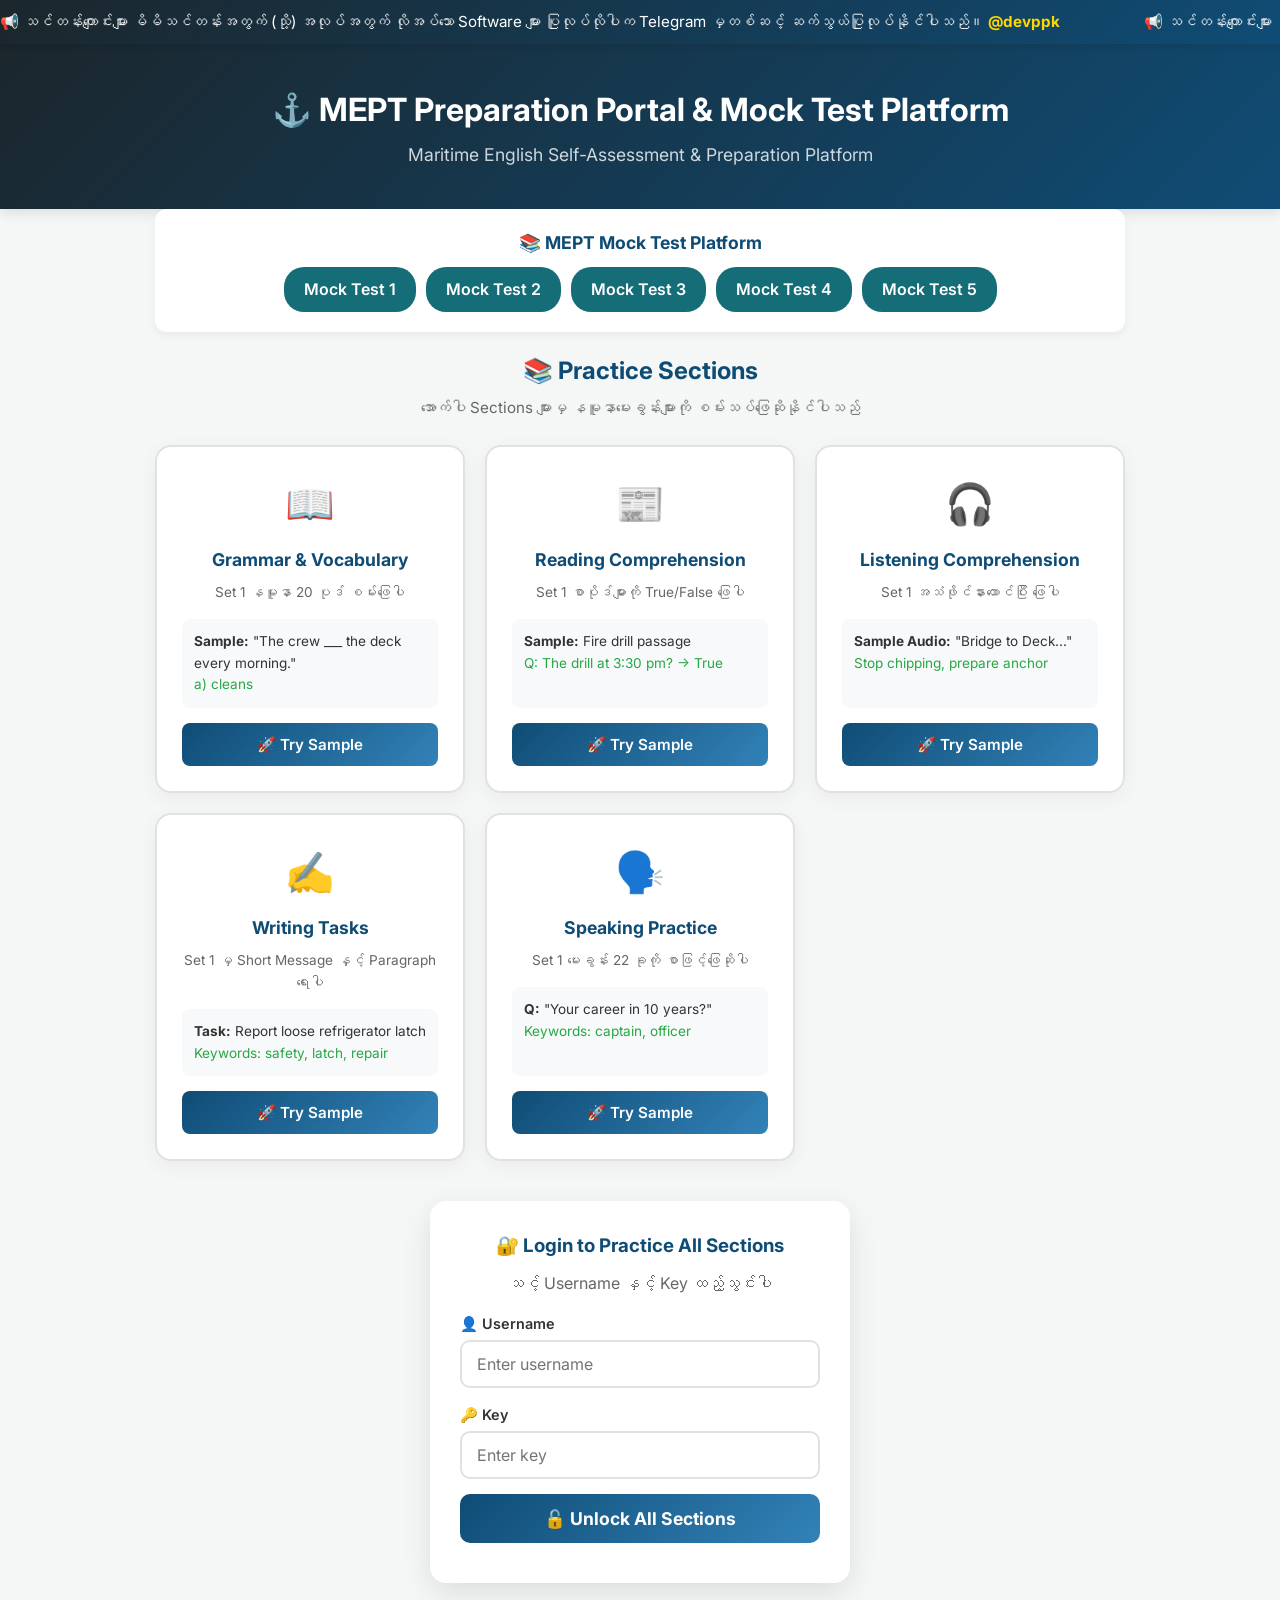
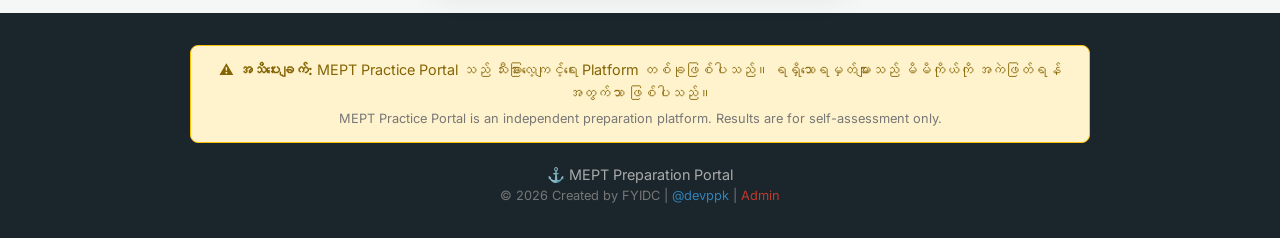
==== commit 765a1ffb: "Update index.html" ====
--- a/index.html
+++ b/index.html
@@ -84,7 +84,7 @@
             <div id="demoPremiumBanner" class="premium-banner" style="display:none;">
                 <h4>🚀 Want More Practice?</h4>
                 <p>Set 2-5 အပြည့်အစုံကို Account ဖွင့်ပြီး လေ့လာနိုင်ပါသည်။</p>
-                <a href="https://t.me/devppk" class="premium-btn" target="_blank">💎 Account ဖွင့်ရန် @devppk</a>
+               
             </div>
         </section>
 
@@ -95,7 +95,7 @@
                 <div class="input-group"><label>👤 Username</label><input type="text" id="loginUsername" placeholder="Enter username" class="login-input"></div>
                 <div class="input-group"><label>🔑 Key</label><input type="password" id="loginKey" placeholder="Enter key" class="login-input"></div>
                 <button class="login-btn" onclick="userLogin()">🔓 Unlock All Sections</button>
-                <p style="margin-top:15px;font-size:0.85rem;color:#999;">Account မရှိပါက <a href="https://t.me/devppk" target="_blank">@devppk</a> သို့ ဆက်သွယ်ပါ Account ဖွင့်ပြီး Username & Key ကိုအသုံးပြုနိုင်ပါသည်။</p>
+               
                 <div id="loginStatus" style="margin-top:10px;"></div>
             </div>
         </div>
@@ -104,7 +104,7 @@
             <div id="userInfo" class="user-info-bar"></div>
             <div id="premiumUnlockedMsg" class="premium-unlocked-msg" style="display:none;">
                 <p>✅ <strong>Account ဖွင့်ပြီးပါပြီ။ မေးခွန်းအားလုံးကို အကန့်အသတ်မရှိ ဖြေဆိုနိုင်ပါပြီ။</strong></p>
-                <p style="font-size:0.9rem;">အကူအညီလိုပါက <a href="https://t.me/devppk" target="_blank">@devppk</a> သို့ ဆက်သွယ်ပါ။</p>
+               
             </div>
             <nav class="tabs">
                 <button class="tab-btn active" data-tab="grammar">📖 Grammar</button>
--- a/style.css
+++ b/style.css
@@ -1,328 +1,199 @@
-:root {
-    --primary: #0a2540;
-    --primary-light: #1e3a5f;
-    --accent: #00a8cc;
-    --gold: #f0b429;
-    --bg: #f9fafb;
-    --card: #ffffff;
-    --text: #2d3748;
-    --text-muted: #718096;
-    --success: #38a169;
-    --danger: #e53e3e;
-    --border-radius: 12px;
-}
-
-* {
-    margin: 0;
-    padding: 0;
-    box-sizing: border-box;
-    font-family: 'Inter', sans-serif;
-}
-
-body {
-    background: var(--bg);
-    color: var(--text);
-    line-height: 1.6;
-}
-
-/* ==================== ANNOUNCEMENT BAR ==================== */
+:root { --primary: #0f4c75; --primary-dark: #1b262c; --accent: #3282b8; --accent-light: #bbe1fa; --bg-color: #f4f7f6; --card-bg: #ffffff; --text-main: #333333; --text-muted: #666666; --success: #28a745; --warning: #ffc107; --border-radius: 12px; }
+* { margin: 0; padding: 0; box-sizing: border-box; font-family: 'Inter', sans-serif; }
+body { background: var(--bg-color); color: var(--text-main); line-height: 1.6; }
+header { background: linear-gradient(135deg, var(--primary-dark), var(--primary)); color: white; padding: 2.5rem 1rem; text-align: center; box-shadow: 0 4px 12px rgba(0,0,0,0.1); }
+header h1 { font-size: 2rem; font-weight: 700; }
+header p { opacity: 0.8; margin-top: 5px; font-size: 1.1rem; }
+.container { max-width: 1000px; margin: 0 auto; padding: 0 15px; }
+.mept-info { display: grid; grid-template-columns: repeat(auto-fit, minmax(250px, 1fr)); gap: 20px; margin: -30px auto 30px; position: relative; z-index: 10; }
+.info-card { background: var(--card-bg); padding: 20px; border-radius: var(--border-radius); box-shadow: 0 4px 15px rgba(0,0,0,0.05); }
+.info-card h3 { color: var(--primary); margin-bottom: 10px; }
+.info-card p { color: var(--text-muted); font-size: 0.9rem; }
+.fullset-bar { background: #ffffff; padding: 20px; border-radius: 12px; margin-bottom: 20px; box-shadow: 0 4px 10px rgba(0,0,0,0.05); text-align: center; }
+.fullset-title { font-weight: 700; color: #0f4c75; font-size: 1.1rem; display: block; margin-bottom: 10px; }
+.btn-group { display: flex; gap: 10px; flex-wrap: wrap; justify-content: center; }
+.btn-fullset { display: inline-block; text-decoration: none; background: #156d78; color: white; padding: 10px 20px; border-radius: 20px; font-weight: 600; }
+.btn-fullset:hover { background: #0d4a52; }
+.preview-section { margin-bottom: 40px; }
+.preview-title { text-align: center; color: #0f4c75; font-size: 1.5rem; margin-bottom: 5px; }
+.preview-subtitle { text-align: center; color: #666; font-size: 0.95rem; margin-bottom: 25px; }
+.preview-grid { display: grid; grid-template-columns: repeat(auto-fit, minmax(280px, 1fr)); gap: 20px; }
+.preview-card { background: white; border-radius: 16px; padding: 25px; box-shadow: 0 5px 20px rgba(0,0,0,0.05); border: 2px solid #e1e1e1; transition: all 0.3s; cursor: pointer; display: flex; flex-direction: column; }
+.preview-card:hover { border-color: #3282b8; box-shadow: 0 8px 25px rgba(0,0,0,0.1); transform: translateY(-3px); }
+.preview-icon { font-size: 2.5rem; text-align: center; margin-bottom: 10px; }
+.preview-card h3 { color: #0f4c75; font-size: 1.1rem; margin-bottom: 8px; text-align: center; }
+.preview-card > p { color: #666; font-size: 0.85rem; text-align: center; margin-bottom: 15px; flex-grow: 0; }
+.preview-sample { background: #f8f9fa; padding: 12px; border-radius: 8px; margin-bottom: 15px; font-size: 0.85rem; flex-grow: 1; }
+.preview-btn { width: 100%; background: linear-gradient(135deg, #0f4c75, #3282b8); color: white; border: none; padding: 12px; border-radius: 8px; font-size: 0.95rem; font-weight: 600; cursor: pointer; text-align: center; }
+.demo-section { background: white; border-radius: 16px; padding: 30px; box-shadow: 0 10px 30px rgba(0,0,0,0.08); margin-bottom: 40px; }
+.demo-header { display: flex; align-items: center; gap: 15px; margin-bottom: 25px; flex-wrap: wrap; }
+.demo-header h2 { color: #0f4c75; font-size: 1.5rem; }
+.login-section { display: flex; justify-content: center; margin-bottom: 30px; }
+.login-card { background: white; padding: 30px; border-radius: 16px; box-shadow: 0 10px 30px rgba(0,0,0,0.1); max-width: 420px; width: 100%; text-align: center; }
+.login-card h3 { color: #0f4c75; margin-bottom: 10px; }
+.input-group { text-align: left; margin-bottom: 15px; }
+.input-group label { font-weight: 600; color: #333; font-size: 0.9rem; display: block; margin-bottom: 5px; }
+.login-input { display: block; width: 100%; padding: 12px 15px; border-radius: 10px; border: 2px solid #e1e1e1; font-size: 1rem; outline: none; }
+.login-input:focus { border-color: #3282b8; }
+.login-btn { width: 100%; background: linear-gradient(135deg, #0f4c75, #3282b8); color: white; border: none; padding: 14px; border-radius: 10px; font-size: 1.1rem; font-weight: 700; cursor: pointer; }
+.login-btn:hover { background: var(--primary); transform: translateY(-2px); }
+.user-info-bar { background: #0f4c75; color: white; padding: 12px 20px; border-radius: 12px; display: flex; justify-content: space-between; align-items: center; flex-wrap: wrap; gap: 10px; margin-bottom: 20px; font-size: 0.9rem; }
+.logout-btn { background: #e74c3c; color: white; border: none; padding: 6px 14px; border-radius: 6px; cursor: pointer; font-weight: 600; }
+.premium-unlocked-msg { background: #d4edda; border: 1px solid #c3e6cb; color: #155724; padding: 15px; border-radius: 10px; text-align: center; margin-bottom: 20px; }
+.tabs { display: flex; flex-wrap: wrap; justify-content: center; gap: 8px; margin-bottom: 20px; position: sticky; top: 10px; z-index: 100; }
+.tab-btn { background: var(--card-bg); border: 2px solid transparent; color: var(--text-muted); padding: 12px 24px; border-radius: 30px; cursor: pointer; font-size: 1rem; font-weight: 600; box-shadow: 0 2px 8px rgba(0,0,0,0.05); }
+.tab-btn:hover { color: var(--primary); }
+.tab-btn.active { background: var(--primary); color: white; }
+.content-wrapper { background: var(--card-bg); border-radius: var(--border-radius); padding: 30px; box-shadow: 0 5px 20px rgba(0,0,0,0.05); margin-bottom: 40px; min-height: 400px; }
+.tab-content { display: none; animation: fadeIn 0.4s ease; }
+.tab-content.active { display: block; }
+@keyframes fadeIn { from { opacity: 0; transform: translateY(10px); } to { opacity: 1; transform: translateY(0); } }
+.section-header { display: flex; justify-content: space-between; align-items: center; margin-bottom: 20px; border-bottom: 2px solid var(--bg-color); padding-bottom: 10px; }
+.section-header h2 { color: var(--primary-dark); font-size: 1.5rem; }
+.badge { background: var(--accent-light); color: var(--primary-dark); padding: 4px 12px; border-radius: 20px; font-weight: 600; font-size: 0.85rem; }
+.set-selection { padding: 10px 0; }
+.set-buttons { display: flex; flex-direction: column; gap: 12px; }
+.set-btn { display: flex; align-items: center; justify-content: space-between; padding: 15px 20px; border-radius: 12px; border: 2px solid #e1e1e1; background: white; cursor: pointer; transition: all 0.3s; text-align: left; font-family: inherit; font-size: inherit; width: 100%; }
+.set-btn:hover { border-color: #3282b8; box-shadow: 0 4px 12px rgba(0,0,0,0.1); transform: translateY(-2px); }
+.set-number { font-size: 1.1rem; font-weight: 700; color: #0f4c75; }
+.set-level { font-size: 0.85rem; color: #666; }
+.question { background: var(--bg-color); border-radius: 8px; padding: 20px; margin-bottom: 20px; border-left: 4px solid var(--accent); }
+.question p { font-weight: 600; margin-bottom: 10px; color: var(--primary-dark); }
+.options label { display: block; background: var(--card-bg); padding: 10px 15px; margin-bottom: 8px; border-radius: 6px; border: 1px solid #e1e1e1; cursor: pointer; }
+.options label:hover { border-color: var(--accent); background: #f8fbff; }
+.options input[type="radio"] { margin-right: 10px; accent-color: var(--primary); }
+.reading-passage { background: var(--bg-color); border-radius: 8px; padding: 20px; margin-bottom: 20px; border-left: 4px solid var(--accent); }
+.reading-passage h4 { color: var(--primary); margin-bottom: 10px; }
+.audio-container { background: #eef5fa; padding: 15px; border-radius: 8px; margin: 15px 0; }
+.audio-container audio { width: 100%; margin-top: 10px; }
+textarea { width: 100%; padding: 12px; margin-top: 10px; border-radius: 6px; border: 1px solid #ccc; font-size: 0.95rem; resize: vertical; outline: none; }
+textarea:focus { border-color: var(--accent); }
+.submit-btn { width: 100%; background: var(--success); color: white; border: none; padding: 15px; border-radius: 8px; font-size: 1.1rem; font-weight: bold; cursor: pointer; margin-top: 20px; }
+.submit-btn:hover { background: #218838; }
+.back-btn { display: block; margin: 15px auto; background: #666; color: white; border: none; padding: 10px 24px; border-radius: 8px; font-size: 0.9rem; font-weight: 600; cursor: pointer; }
+.back-btn:hover { background: #444; }
+.result-card { background: white; border-radius: 16px; padding: 25px; box-shadow: 0 10px 30px rgba(0,0,0,0.1); text-align: center; margin-top: 20px; }
+.result-score-circle { width: 100px; height: 100px; border-radius: 50%; background: linear-gradient(135deg, #0f4c75, #3282b8); display: flex; flex-direction: column; align-items: center; justify-content: center; margin: 15px auto; color: white; }
+.result-score-circle .big-score { font-size: 1.8rem; font-weight: 700; }
+.result-grade { padding: 10px 20px; border-radius: 8px; font-weight: 700; margin: 10px 0; display: inline-block; }
+.grade-excellent { background: #d4edda; color: #155724; }
+.grade-good { background: #d1ecf1; color: #0c5460; }
+.grade-fair { background: #fff3cd; color: #856404; }
+.grade-poor { background: #f8d7da; color: #721c24; }
+.premium-banner { background: linear-gradient(135deg, #1b262c, #0f4c75); color: white; padding: 25px; border-radius: 12px; text-align: center; margin-top: 20px; }
+.premium-banner h4 { font-size: 1.2rem; margin-bottom: 10px; }
+.premium-banner p { font-size: 0.9rem; margin-bottom: 15px; opacity: 0.9; }
+.premium-btn { display: inline-block; background: linear-gradient(135deg, #f39c12, #e74c3c); color: white; padding: 12px 24px; border-radius: 30px; text-decoration: none; font-weight: 700; }
+footer { text-align: center; padding: 2rem; background: var(--primary-dark); color: #aaa; font-size: 0.9rem; }
+footer a { color: #3282b8; text-decoration: none; }
+@media (max-width: 768px) { .mept-info { grid-template-columns: 1fr; } .tabs { overflow-x: auto; } .content-wrapper { padding: 20px; } }
+.disclaimer-banner {
+    background: #fff3cd;
+    border: 1px solid #ffc107;
+    padding: 12px 20px;
+    border-radius: 8px;
+    text-align: center;
+    margin-bottom: 20px;
+    font-size: 0.9rem;
+    color: #856404;
+    max-width: 900px;
+    margin-left: auto;
+    margin-right: auto;
+}
+/* ==================== SCROLLING ANNOUNCEMENT BAR ==================== */
 .announcement-bar {
-    background: linear-gradient(135deg, var(--primary), var(--primary-light));
+    background: linear-gradient(135deg, #1b262c, #0f4c75);
     color: white;
-    padding: 8px 0;
+    padding: 10px 0;
     overflow: hidden;
     white-space: nowrap;
     position: sticky;
     top: 0;
-    z-index: 2000;
-    font-size: 0.9rem;
-}
+    z-index: 1000;
+    box-shadow: 0 2px 8px rgba(0,0,0,0.1);
+    font-size: 0.95rem;
+}
+
 .announcement-text {
     display: inline-block;
     animation: scrollText 30s linear infinite;
 }
+
 .announcement-text span {
-    padding-right: 80px;
-}
+    padding-right: 80px; /* gap between repeats */
+}
+
 .announcement-text a {
-    color: var(--gold);
+    color: #ffd700;
     text-decoration: none;
     font-weight: 700;
 }
+
+.announcement-text a:hover {
+    text-decoration: underline;
+}
+
 @keyframes scrollText {
-    0% { transform: translateX(0); }
-    100% { transform: translateX(-50%); }
-}
-
-/* ==================== NAVBAR ==================== */
-.navbar {
-    background: var(--primary);
-    color: white;
-    padding: 15px 0;
-    position: sticky;
-    top: 32px; /* below announcement */
-    z-index: 1000;
-    box-shadow: 0 2px 8px rgba(0,0,0,0.1);
-}
-.nav-container {
-    max-width: 1200px;
-    margin: 0 auto;
-    display: flex;
-    justify-content: space-between;
-    align-items: center;
-    padding: 0 20px;
-}
-.nav-logo {
-    font-size: 1.5rem;
-    font-weight: 700;
-    color: white;
-    text-decoration: none;
-}
-.nav-logo i {
-    margin-right: 8px;
-    color: var(--gold);
-}
-.nav-links a {
-    color: white;
-    text-decoration: none;
-    margin-left: 20px;
-    font-weight: 500;
-    transition: color 0.3s;
-}
-.nav-links a:hover {
-    color: var(--gold);
-}
-.btn-admin {
-    background: var(--gold);
-    color: var(--primary) !important;
-    padding: 8px 16px;
-    border-radius: 20px;
-    font-weight: 600;
-}
-
-/* ==================== HERO ==================== */
-.hero {
-    background: linear-gradient(135deg, var(--primary), var(--primary-light));
-    color: white;
-    padding: 80px 20px;
-    display: flex;
-    align-items: center;
-    justify-content: center;
-    gap: 40px;
-    flex-wrap: wrap;
-}
-.hero-content {
-    max-width: 500px;
-}
-.hero-content h1 {
-    font-size: 2.8rem;
-    margin-bottom: 15px;
-}
-.hero-content p {
-    font-size: 1.1rem;
-    margin-bottom: 25px;
-    opacity: 0.9;
-}
-.hero-btn {
-    background: var(--gold);
-    color: var(--primary);
-    padding: 14px 30px;
-    border-radius: 30px;
-    text-decoration: none;
-    font-weight: 700;
-    display: inline-block;
-    transition: transform 0.3s;
-}
-.hero-btn:hover {
-    transform: translateY(-2px);
-}
-.hero-image i {
-    color: var(--gold);
-    opacity: 0.9;
-}
-
-/* ==================== INFO CARDS ==================== */
-.mept-info {
-    display: grid;
-    grid-template-columns: repeat(auto-fit, minmax(250px, 1fr));
-    gap: 25px;
-    margin: -40px auto 40px;
-    position: relative;
-    z-index: 10;
-}
-.info-card {
-    background: var(--card);
-    padding: 30px;
-    border-radius: var(--border-radius);
-    box-shadow: 0 8px 25px rgba(0,0,0,0.05);
-    text-align: center;
-    transition: transform 0.3s;
-}
-.info-card:hover {
-    transform: translateY(-5px);
-}
-.info-card i {
-    margin-bottom: 15px;
-    color: var(--accent);
-}
-.info-card h3 {
-    margin-bottom: 10px;
-    color: var(--primary);
-}
-
-/* ==================== MOCK TEST CARDS ==================== */
-.fullset-bar {
-    background: var(--card);
-    padding: 40px;
-    border-radius: var(--border-radius);
-    margin-bottom: 40px;
-    text-align: center;
-    box-shadow: 0 8px 25px rgba(0,0,0,0.05);
-}
-.fullset-bar h2 {
-    color: var(--primary);
-    margin-bottom: 20px;
-}
-.mock-grid {
-    display: grid;
-    grid-template-columns: repeat(auto-fit, minmax(180px, 1fr));
-    gap: 20px;
-    margin-top: 20px;
-}
-.mock-card {
-    background: var(--bg);
-    padding: 25px;
-    border-radius: var(--border-radius);
-    text-decoration: none;
-    color: var(--text);
-    border: 2px solid transparent;
-    transition: all 0.3s;
-}
-.mock-card:hover {
-    border-color: var(--accent);
-    transform: translateY(-3px);
-    box-shadow: 0 10px 30px rgba(0,168,204,0.1);
-}
-.mock-number {
-    font-size: 2rem;
-    font-weight: 700;
-    color: var(--accent);
-}
-.mock-card h4 {
-    margin: 10px 0 5px;
-    color: var(--primary);
-}
-.mock-card p {
-    font-size: 0.9rem;
-    color: var(--text-muted);
-}
-
-/* ==================== PRACTICE PREVIEW CARDS ==================== */
-.practice-preview-section {
-    background: var(--card);
-    padding: 40px;
-    border-radius: var(--border-radius);
-    margin: 40px 0;
-    box-shadow: 0 8px 25px rgba(0,0,0,0.05);
-    text-align: center;
-}
-.practice-preview-section h2 {
-    color: var(--primary);
-    font-size: 1.8rem;
-    margin-bottom: 10px;
-}
-.practice-subtitle {
-    color: var(--text-muted);
-    margin-bottom: 30px;
-    font-size: 1rem;
-}
-.preview-grid {
-    display: grid;
-    grid-template-columns: repeat(auto-fit, minmax(260px, 1fr));
-    gap: 25px;
-    margin-top: 20px;
-}
-.preview-card {
-    background: var(--bg);
-    padding: 25px;
-    border-radius: var(--border-radius);
-    cursor: pointer;
-    transition: all 0.3s;
-    border: 2px solid transparent;
-    text-align: left;
-}
-.preview-card:hover {
-    border-color: var(--accent);
-    transform: translateY(-5px);
-    box-shadow: 0 10px 30px rgba(0,168,204,0.1);
-}
-.preview-icon {
-    text-align: center;
-    margin-bottom: 15px;
-    color: var(--accent);
-}
-.preview-card h3 {
-    color: var(--primary);
-    margin-bottom: 8px;
-    text-align: center;
-}
-.preview-card > p {
-    color: var(--text-muted);
-    font-size: 0.9rem;
-    text-align: center;
-    margin-bottom: 15px;
-}
-.preview-sample {
-    background: var(--card);
-    padding: 12px;
-    border-radius: 8px;
-    margin-bottom: 15px;
-    font-size: 0.9rem;
-    color: var(--text);
-}
-.preview-btn {
-    width: 100%;
-    background: var(--primary);
-    color: white;
-    border: none;
-    padding: 10px;
-    border-radius: 8px;
-    font-weight: 600;
-    cursor: pointer;
-    transition: background 0.3s;
-}
-.preview-btn:hover {
-    background: var(--primary-light);
-}
-
+    0% {
+        transform: translateX(0);
+    }
+    100% {
+        transform: translateX(-50%);
+    }
+}
+@media print {
+    /* တခြားအရာအားလုံးကို ဖျောက် */
+    body * {
+        visibility: hidden;
+    }
+    /* result card ကိုပဲ ပြမယ် */
+    #resultCard, #resultCard * {
+        visibility: visible;
+    }
+    #resultCard {
+        position: absolute;
+        left: 0;
+        top: 0;
+        width: 100%;
+        background: #fff !important;
+        margin: 0;
+        padding: 20px;
+    }
+    .download-btn {
+        display: none !important;
+    }
+    header, footer, .timer-bar, .announcement-bar, .tabs {
+        display: none !important;
+    }
+}
 /* ==================== CERTIFICATE PREVIEW ==================== */
 .cert-preview-section {
     margin: 40px 0;
-    text-align: center;
-}
-.cert-preview-section h2 {
-    color: var(--primary);
-    font-size: 1.8rem;
-    margin-bottom: 10px;
+}
+.cert-preview {
+    margin: 20px 0;
+}
+.cert-preview h4 {
+    color: #0f4c75;
+    margin-bottom: 15px;
 }
 .mock-cert-card {
-    background: var(--card);
+    background: white;
     border-radius: 20px;
     padding: 25px;
     box-shadow: 0 10px 30px rgba(0,0,0,0.08);
-    border: 2px solid var(--primary);
+    border: 2px solid #e0e7ef;
     position: relative;
     overflow: hidden;
-    max-width: 500px;
-    margin: 0 auto;
 }
 .mock-cert-card::before {
     content: '';
     position: absolute;
-    top: 0; left: 0;
+    top: 0;
+    left: 0;
     width: 100%;
     height: 6px;
-    background: linear-gradient(90deg, var(--primary), var(--accent), var(--primary));
+    background: linear-gradient(90deg, #0f4c75, #3282b8, #0f4c75);
 }
 .cert-header {
     display: flex;
@@ -331,7 +202,7 @@
     gap: 10px;
     margin-bottom: 20px;
     padding-bottom: 15px;
-    border-bottom: 1px dashed var(--primary);
+    border-bottom: 1px dashed #d1e0f0;
 }
 .cert-logo {
     font-size: 2rem;
@@ -339,24 +210,33 @@
 .cert-title {
     font-weight: 700;
     font-size: 1.1rem;
-    color: var(--primary);
+    color: #0f4c75;
+}
+.cert-body {
+    text-align: center;
 }
 .cert-score-circle {
     width: 110px;
     height: 110px;
     border-radius: 50%;
-    background: linear-gradient(135deg, var(--primary), var(--accent));
+    background: linear-gradient(135deg, #0f4c75, #3282b8);
     color: white;
     display: flex;
     flex-direction: column;
     align-items: center;
     justify-content: center;
     margin: 0 auto 20px;
-    box-shadow: 0 8px 20px rgba(0,0,0,0.2);
+    box-shadow: 0 8px 20px rgba(15,76,117,0.3);
 }
 .cert-big-score {
     font-size: 2.5rem;
     font-weight: 800;
+    line-height: 1;
+}
+.cert-label {
+    font-size: 0.75rem;
+    opacity: 0.9;
+    margin-top: 3px;
 }
 .cert-details {
     display: flex;
@@ -368,273 +248,29 @@
     display: flex;
     justify-content: space-between;
     padding: 8px 15px;
-    background: var(--bg);
+    background: #f8f9fa;
     border-radius: 8px;
     font-size: 0.9rem;
+    color: #555;
 }
 .cert-score {
     font-weight: 700;
-    color: var(--primary);
+    color: #0f4c75;
 }
 .cert-total {
     display: flex;
     justify-content: space-between;
     padding: 10px 15px;
-    background: var(--primary-light);
-    color: white;
+    background: #eef5fa;
     border-radius: 8px;
     font-weight: 700;
+    font-size: 0.95rem;
+    color: #0f4c75;
+    border: 1px solid #d1e0f0;
 }
 .cert-disclaimer {
     font-size: 0.75rem;
-    color: var(--text-muted);
+    color: #999;
     margin-top: 15px;
-}
-
-/* ==================== DEMO SECTION ==================== */
-.demo-section {
-    background: var(--card);
-    padding: 30px;
-    border-radius: var(--border-radius);
-    margin-bottom: 40px;
-    box-shadow: 0 8px 25px rgba(0,0,0,0.05);
-}
-.demo-header {
-    display: flex;
-    align-items: center;
-    gap: 15px;
-    margin-bottom: 25px;
-}
-.demo-header h2 {
-    color: var(--primary);
-}
-.premium-banner {
-    background: linear-gradient(135deg, var(--primary), var(--primary-light));
-    color: white;
-    padding: 20px;
-    border-radius: 10px;
     text-align: center;
-    margin-top: 20px;
-}
-.premium-btn {
-    display: inline-block;
-    background: var(--gold);
-    color: var(--primary);
-    padding: 10px 25px;
-    border-radius: 20px;
-    text-decoration: none;
-    font-weight: 700;
-    margin-top: 10px;
-}
-
-/* ==================== LOGIN SECTION ==================== */
-.login-section {
-    display: flex;
-    justify-content: center;
-    margin-bottom: 40px;
-}
-.login-card {
-    background: var(--card);
-    padding: 40px;
-    border-radius: var(--border-radius);
-    box-shadow: 0 10px 30px rgba(0,0,0,0.05);
-    max-width: 420px;
-    width: 100%;
-    text-align: center;
-}
-.login-card h3 {
-    color: var(--primary);
-    margin-bottom: 15px;
-}
-.input-group {
-    text-align: left;
-    margin-bottom: 20px;
-}
-.input-group label {
-    font-weight: 600;
-    font-size: 0.9rem;
-    margin-bottom: 5px;
-    display: block;
-    color: var(--text);
-}
-.login-input {
-    width: 100%;
-    padding: 12px 15px;
-    border-radius: 8px;
-    border: 2px solid #e2e8f0;
-    font-size: 1rem;
-    outline: none;
-    transition: border 0.3s;
-}
-.login-input:focus {
-    border-color: var(--accent);
-}
-.login-btn {
-    width: 100%;
-    background: var(--primary);
-    color: white;
-    border: none;
-    padding: 14px;
-    border-radius: 8px;
-    font-weight: 700;
-    cursor: pointer;
-    transition: background 0.3s;
-    margin-top: 10px;
-}
-.login-btn:hover {
-    background: var(--primary-light);
-}
-
-/* ==================== PRACTICE TABS ==================== */
-.user-info-bar {
-    background: var(--primary);
-    color: white;
-    padding: 12px 20px;
-    border-radius: 10px;
-    display: flex;
-    justify-content: space-between;
-    flex-wrap: wrap;
-    margin-bottom: 25px;
-    font-size: 0.9rem;
-}
-.logout-btn {
-    background: var(--danger);
-    color: white;
-    border: none;
-    padding: 5px 15px;
-    border-radius: 5px;
-    cursor: pointer;
-}
-.tabs {
-    display: flex;
-    flex-wrap: wrap;
-    gap: 10px;
-    margin-bottom: 25px;
-    justify-content: center;
-}
-.tab-btn {
-    background: var(--card);
-    border: 2px solid transparent;
-    color: var(--text-muted);
-    padding: 10px 20px;
-    border-radius: 30px;
-    cursor: pointer;
-    font-weight: 600;
-    transition: all 0.3s;
-}
-.tab-btn.active {
-    background: var(--primary);
-    color: white;
-    border-color: var(--primary);
-}
-.content-wrapper {
-    background: var(--card);
-    border-radius: var(--border-radius);
-    padding: 30px;
-    box-shadow: 0 5px 15px rgba(0,0,0,0.02);
-    min-height: 400px;
-}
-.set-selection p {
-    color: var(--text-muted);
-    text-align: center;
-    margin-bottom: 15px;
-}
-.set-buttons {
-    display: flex;
-    flex-direction: column;
-    gap: 10px;
-    margin-top: 15px;
-}
-.set-btn {
-    background: var(--bg);
-    border: 2px solid transparent;
-    padding: 12px 20px;
-    border-radius: 10px;
-    cursor: pointer;
-    transition: 0.3s;
-    text-align: left;
-    font-size: 1rem;
-    color: var(--text);
-}
-.set-btn:hover {
-    border-color: var(--accent);
-}
-.section-header {
-    display: flex;
-    justify-content: space-between;
-    align-items: center;
-    margin-bottom: 20px;
-    padding-bottom: 10px;
-    border-bottom: 1px solid #e2e8f0;
-}
-.badge {
-    background: var(--accent);
-    color: white;
-    padding: 4px 12px;
-    border-radius: 20px;
-    font-size: 0.8rem;
-}
-.submit-btn {
-    background: var(--success);
-    color: white;
-    border: none;
-    padding: 14px;
-    border-radius: 8px;
-    font-weight: 700;
-    width: 100%;
-    margin-top: 20px;
-    cursor: pointer;
-}
-.back-btn {
-    background: #cbd5e0;
-    border: none;
-    padding: 8px 20px;
-    border-radius: 6px;
-    cursor: pointer;
-    margin-bottom: 15px;
-    font-weight: 600;
-}
-.premium-unlocked-msg {
-    background: #d4edda;
-    border: 1px solid #c3e6cb;
-    color: #155724;
-    padding: 15px;
-    border-radius: 10px;
-    text-align: center;
-    margin-bottom: 20px;
-}
-
-/* ==================== FOOTER ==================== */
-footer {
-    background: var(--primary);
-    color: white;
-    text-align: center;
-    padding: 30px;
-    margin-top: 50px;
-}
-footer p {
-    margin-bottom: 8px;
-    opacity: 0.85;
-}
-.disclaimer-banner {
-    background: rgba(255,255,255,0.1);
-    padding: 15px;
-    border-radius: 8px;
-    margin-bottom: 20px;
-    font-size: 0.9rem;
-}
-
-/* ==================== RESPONSIVE ==================== */
-@media (max-width: 768px) {
-    .hero {
-        flex-direction: column;
-        text-align: center;
-    }
-    .nav-links a {
-        margin-left: 10px;
-        font-size: 0.9rem;
-    }
-    .navbar {
-        top: 30px;
-    }
-}
+}
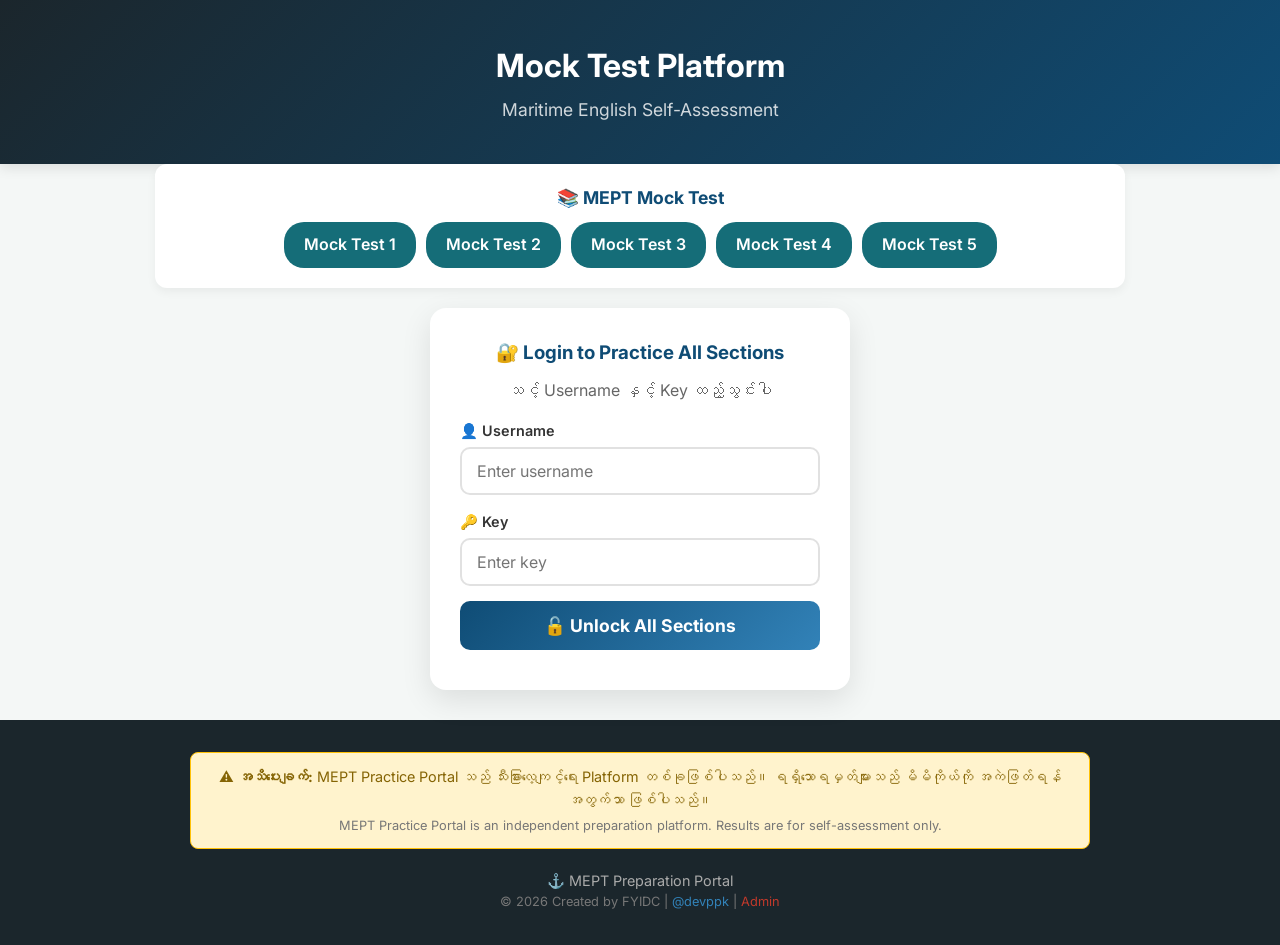
==== commit 2bb08abd: "Update index.html" ====
--- a/index.html
+++ b/index.html
@@ -13,17 +13,12 @@
 </head>
 <body>
     <!-- ==================== SCROLLING ANNOUNCEMENT BAR ==================== -->
-    <div class="announcement-bar">
-        <div class="announcement-text">
-            <span>📢 သင်တန်းကျောင်းများ မိမိသင်တန်းအတွက် (သို့) အလုပ်အတွက် လိုအပ်သော Software များ ပြုလုပ်လိုပါက Telegram မှတစ်ဆင့် ဆက်သွယ်ပြုလုပ်နိုင်ပါသည်။ <a href="https://t.me/devppk" target="_blank">@devppk</a></span>
-            <span>📢 သင်တန်းကျောင်းများ မိမိသင်တန်းအတွက် (သို့) အလုပ်အတွက် လိုအပ်သော Software များ ပြုလုပ်လိုပါက Telegram မှတစ်ဆင့် ဆက်သွယ်ပြုလုပ်နိုင်ပါသည်။ <a href="https://t.me/devppk" target="_blank">@devppk</a></span>
-        </div>
-    </div>
+   
 
     <header>
         <div class="header-content">
-            <h1>⚓ MEPT Preparation Portal & Mock Test Platform</h1>
-            <p>Maritime English Self-Assessment & Preparation Platform</p>
+            <h1>Mock Test Platform</h1>
+            <p>Maritime English Self-Assessment</p>
         </div>
     </header>
 
@@ -31,7 +26,7 @@
        
 
         <div class="fullset-bar">
-            <span class="fullset-title">📚 MEPT Mock Test Platform</span>
+            <span class="fullset-title">📚 MEPT Mock Test </span>
             <div class="btn-group">
                 <a href="fullset1.html" class="btn-fullset">Mock Test 1</a>
                 <a href="mocktest2.html" class="btn-fullset">Mock Test 2</a>
@@ -41,41 +36,7 @@
             </div>
         </div>
 
-        <section class="preview-section" id="previewSection">
-            <h2 class="preview-title">📚 Practice Sections</h2>
-            <p class="preview-subtitle">အောက်ပါ Sections များမှ နမူနာမေးခွန်းများကို စမ်းသပ်ဖြေဆိုနိုင်ပါသည်</p>
-            <div class="preview-grid">
-                <div class="preview-card" onclick="openDemo('grammar')">
-                    <div class="preview-icon">📖</div><h3>Grammar & Vocabulary</h3><p>Set 1 နမူနာ 20 ပုဒ် စမ်းဖြေပါ</p>
-                    <div class="preview-sample"><p><strong>Sample:</strong> "The crew ___ the deck every morning."</p><p style="color:var(--success);">a) cleans</p></div>
-                    <button class="preview-btn">🚀 Try Sample</button>
-                </div>
-                <div class="preview-card" onclick="openDemo('reading')">
-                    <div class="preview-icon">📰</div><h3>Reading Comprehension</h3><p>Set 1 စာပိုဒ်များကို True/False ဖြေပါ</p>
-                    <div class="preview-sample"><p><strong>Sample:</strong> Fire drill passage</p><p style="color:var(--success);">Q: The drill at 3:30 pm? → True</p></div>
-                    <button class="preview-btn">🚀 Try Sample</button>
-                </div>
-                <div class="preview-card" onclick="openDemo('listening')">
-                    <div class="preview-icon">🎧</div><h3>Listening Comprehension</h3><p>Set 1 အသံဖိုင်နားထောင်ပြီး ဖြေပါ</p>
-                    <div class="preview-sample"><p><strong>Sample Audio:</strong> "Bridge to Deck..."</p><p style="color:var(--success);">Stop chipping, prepare anchor</p></div>
-                    <button class="preview-btn">🚀 Try Sample</button>
-                </div>
-                <div class="preview-card" onclick="openDemo('writing')">
-                    <div class="preview-icon">✍️</div><h3>Writing Tasks</h3><p>Set 1 မှ Short Message နှင့် Paragraph ရေးပါ</p>
-                    <div class="preview-sample"><p><strong>Task:</strong> Report loose refrigerator latch</p><p style="color:var(--success);">Keywords: safety, latch, repair</p></div>
-                    <button class="preview-btn">🚀 Try Sample</button>
-                </div>
-                <div class="preview-card" onclick="openDemo('speaking')">
-                    <div class="preview-icon">🗣️</div><h3>Speaking Practice</h3><p>Set 1 မေးခွန်း 22 ခုကို စာဖြင့်ဖြေဆိုပါ</p>
-                    <div class="preview-sample"><p><strong>Q:</strong> "Your career in 10 years?"</p><p style="color:var(--success);">Keywords: captain, officer</p></div>
-                    <button class="preview-btn">🚀 Try Sample</button>
-                </div>
-            </div>
-        </section>
-
-        <!-- ==================== SAMPLE CERTIFICATE PREVIEW ==================== -->
-        
-
+      
         <section class="demo-section" id="demoSection" style="display:none;">
             <div class="demo-header"><button class="back-btn" onclick="closeDemo()">⬅ Back to Sections</button><h2 id="demoTitle">📖 Grammar Demo</h2></div>
             <div id="demoQuestions" class="question-container"></div>
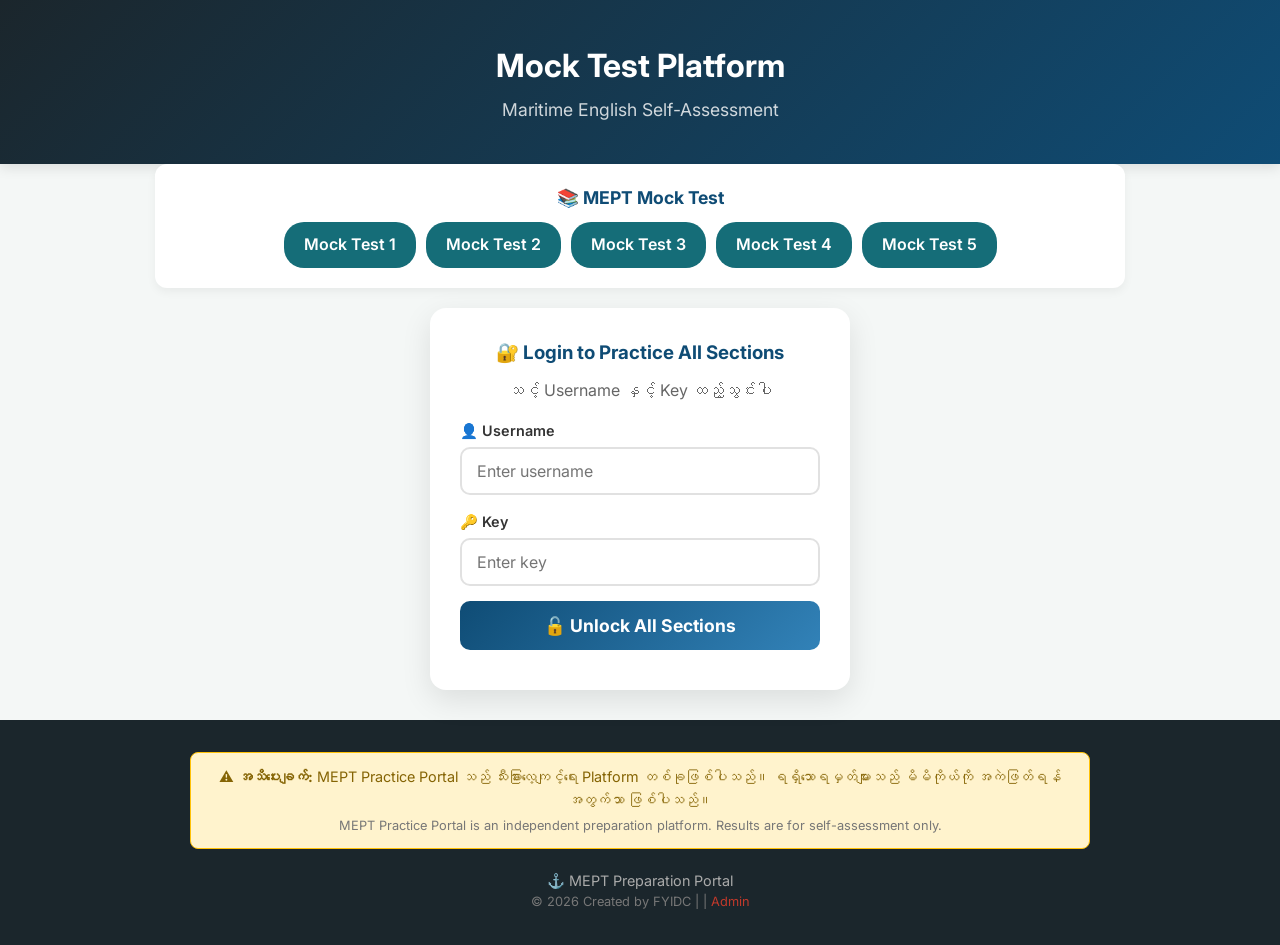
==== commit 86b3a718: "Update index.html" ====
--- a/index.html
+++ b/index.html
@@ -73,6 +73,8 @@
                 <button class="tab-btn" data-tab="writing">✍️ Writing</button>
                 <button class="tab-btn" data-tab="listening">🎧 Listening</button>
                 <button class="tab-btn" data-tab="speaking">🗣️ Speaking</button>
+                 <button class="tab-btn" data-tab="speaking"><a href="old.html">Old Question</a></button>
+                 <button class="tab-btn" data-tab="speaking"><a href="sp.html">Speaking Voice</a></button>
             </nav>
             <div class="content-wrapper">
                 <!-- Grammar Tab -->
@@ -131,7 +133,7 @@
             <p style="font-size:0.8rem; color:#777; margin-top:5px;">MEPT Practice Portal is an independent preparation platform. Results are for self-assessment only.</p>
         </div>
         <p>⚓ MEPT Preparation Portal</p>
-        <p style="font-size:0.8rem;color:#777;">&copy; 2026 Created by FYIDC | <a href="https://t.me/devppk" style="color:#3282b8;">@devppk</a> | <a href="admin.html" style="color:#c0392b;">Admin</a></p>
+        <p style="font-size:0.8rem;color:#777;">&copy; 2026 Created by FYIDC |  | <a href="admin.html" style="color:#c0392b;">Admin</a></p>
     </footer>
 
     <script src="script.js"></script>
